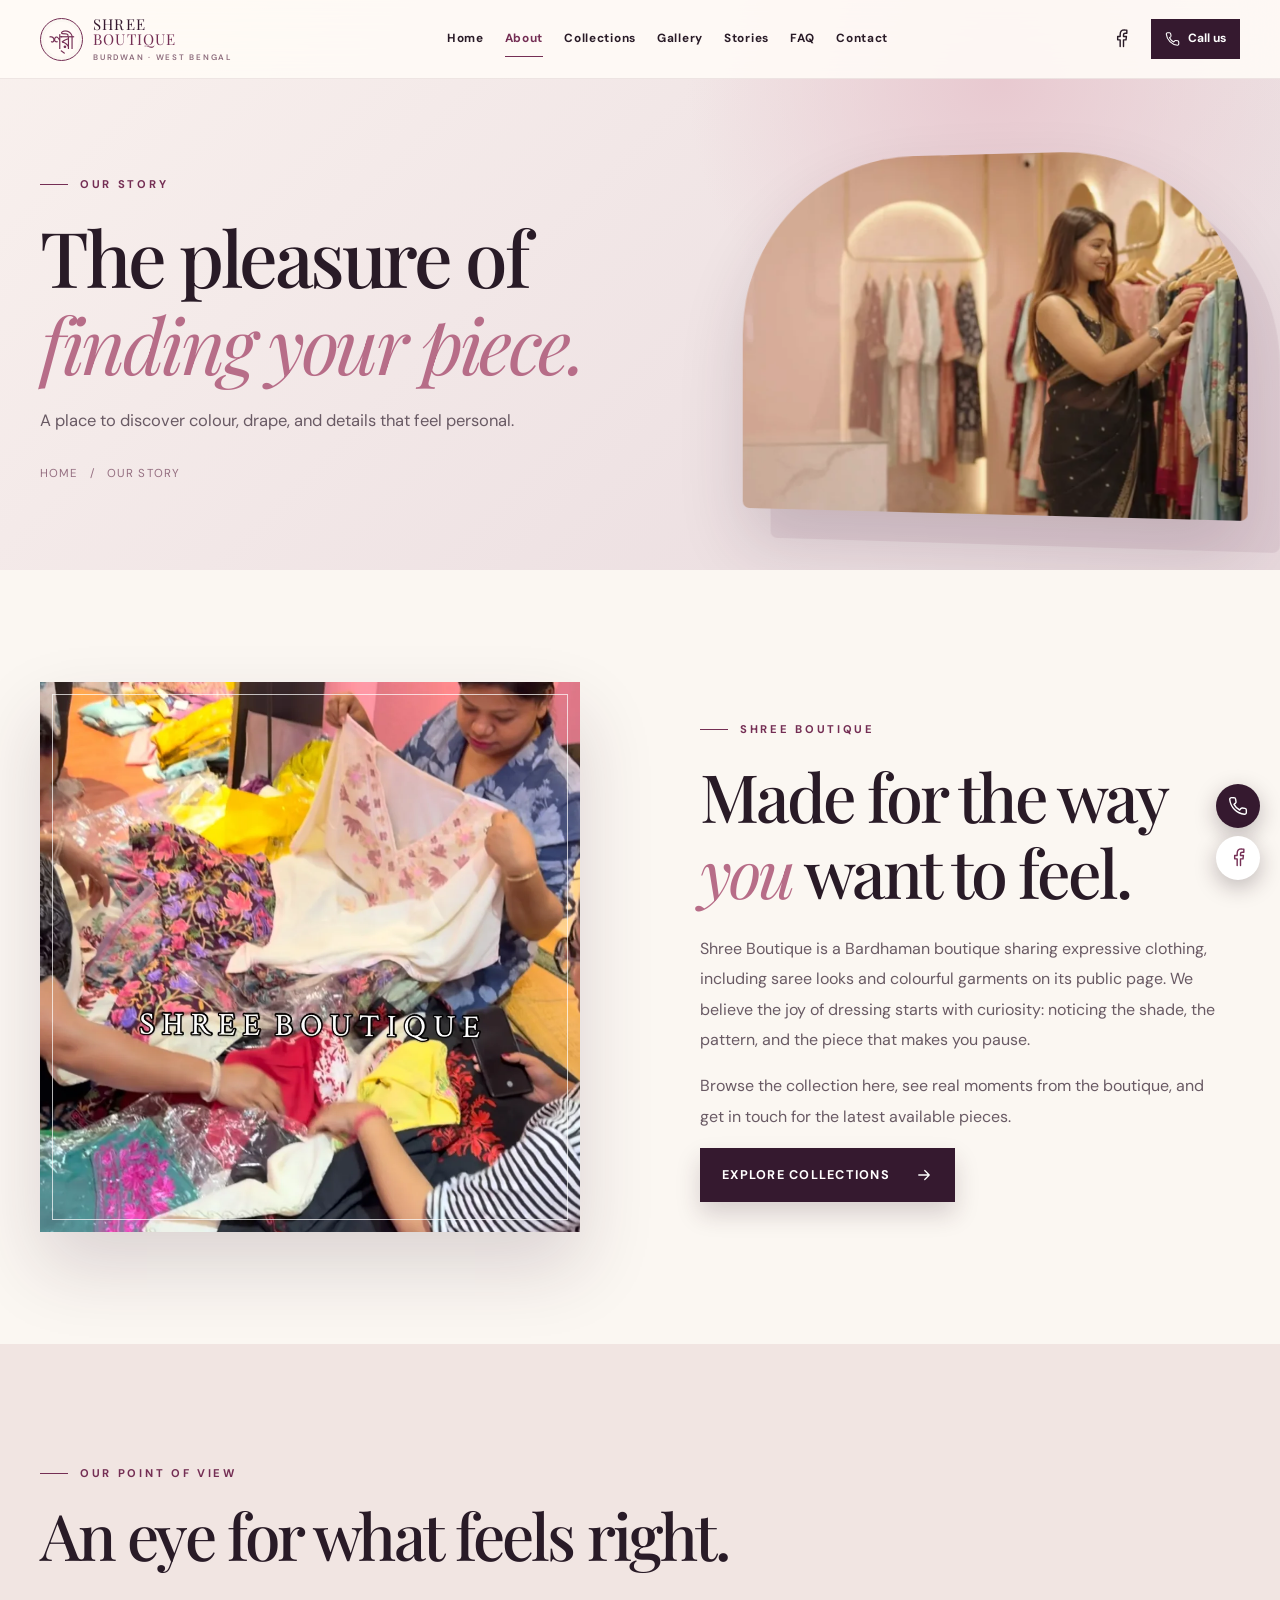
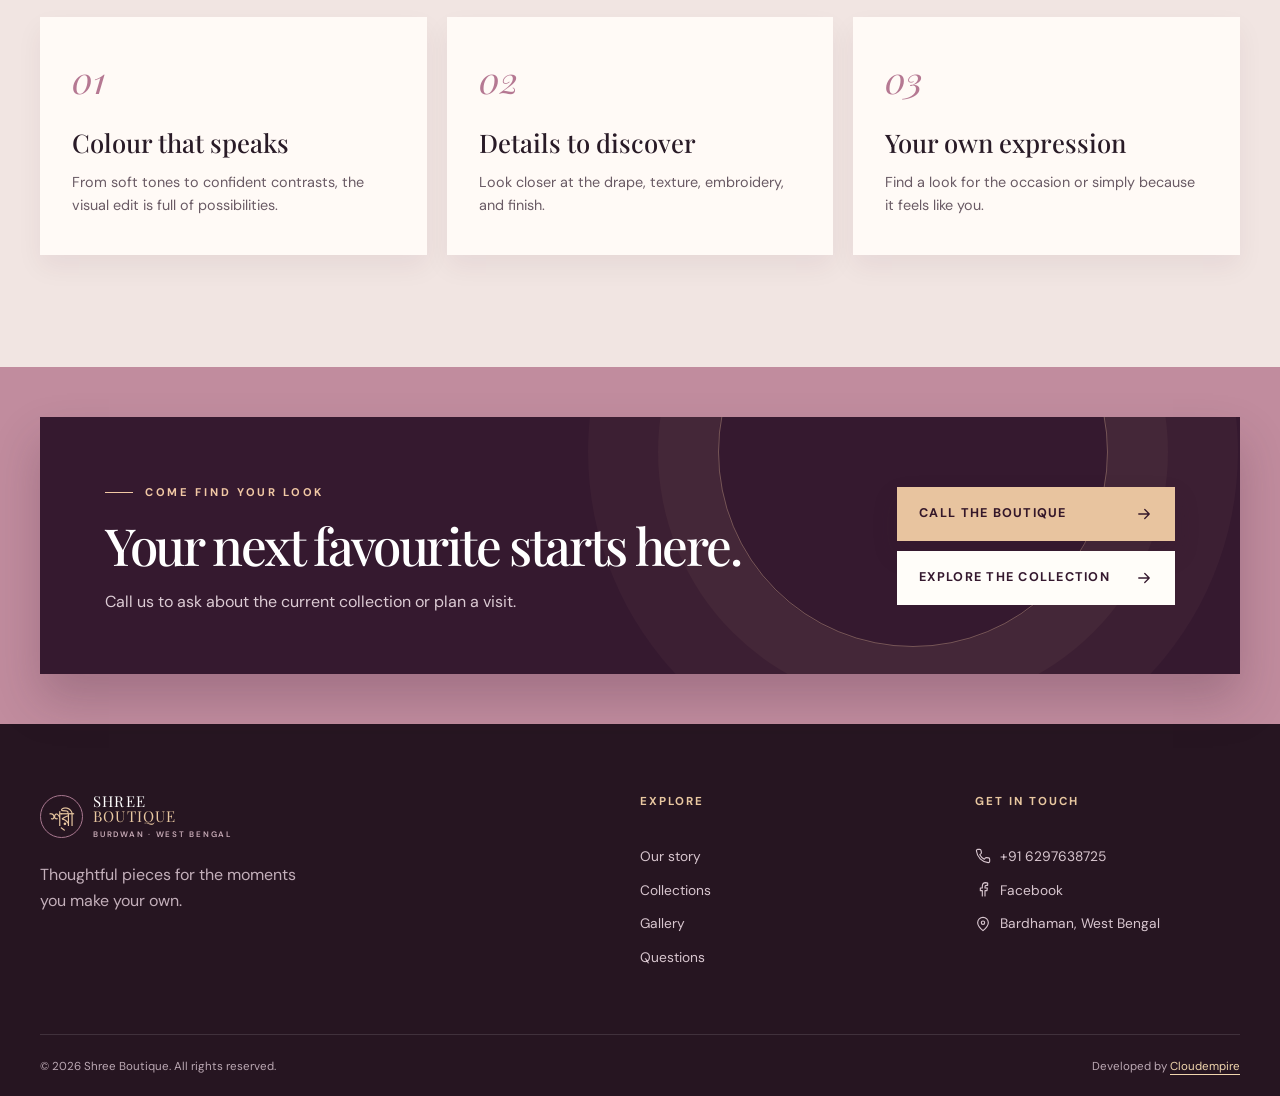
==== about.html @ 3692b25d "Build Shree Boutique multi-page website" ====
<!doctype html><html lang="en"><head><meta charset="utf-8"><meta name="viewport" content="width=device-width,initial-scale=1"><meta name="theme-color" content="#2a1525"><title>About Shree Boutique | Boutique in Bardhaman</title><meta name="description" content="Learn about Shree Boutique’s colourful, detail-focused fashion edit in Bardhaman, West Bengal."><link rel="canonical" href="https://cloudempiretech.github.io/ShreeBoutique/about.html"><meta property="og:type" content="website"><meta property="og:title" content="About Shree Boutique | Boutique in Bardhaman"><meta property="og:description" content="Learn about Shree Boutique’s colourful, detail-focused fashion edit in Bardhaman, West Bengal."><meta property="og:url" content="https://cloudempiretech.github.io/ShreeBoutique/about.html"><meta property="og:image" content="https://cloudempiretech.github.io/ShreeBoutique/assets/hero-poster.webp"><meta name="twitter:card" content="summary_large_image"><link rel="icon" href="assets/favicon.svg" type="image/svg+xml"><link rel="preconnect" href="https://fonts.googleapis.com"><link rel="preconnect" href="https://fonts.gstatic.com" crossorigin><link href="https://fonts.googleapis.com/css2?family=DM+Sans:wght@400;500;600;700&family=Playfair+Display:ital,wght@0,400;0,500;0,600;1,400;1,500&display=swap" rel="stylesheet"><link rel="stylesheet" href="styles.css"><script type="application/ld+json">{"@context": "https://schema.org", "@type": "ClothingStore", "name": "Shree Boutique", "url": "https://cloudempiretech.github.io/ShreeBoutique/", "image": "https://cloudempiretech.github.io/ShreeBoutique/assets/hero-poster.webp", "telephone": "+916297638725", "areaServed": {"@type": "City", "name": "Bardhaman"}, "sameAs": ["https://www.facebook.com/Higbgboutique/"]}</script><script defer src="script.js"></script></head><body data-page="about"><a class="skip-link" href="#main">Skip to content</a><header class="site-header" id="top"><div class="nav-wrap shell">
      <a class="brand" href="index.html" aria-label="Shree Boutique home"><span class="brand-mark">শ্রী</span><span class="brand-type">SHREE <em>BOUTIQUE</em><small>BURDWAN · WEST BENGAL</small></span></a>
      <nav class="desktop-nav" aria-label="Main navigation"><a href="index.html" class="" >Home</a><a href="about.html" class="active" aria-current=page>About</a><a href="collections.html" class="" >Collections</a><a href="gallery.html" class="" >Gallery</a><a href="testimonials.html" class="" >Stories</a><a href="faq.html" class="" >FAQ</a><a href="contact.html" class="" >Contact</a></nav>
      <div class="header-actions"><a class="icon-link" href="https://www.facebook.com/Higbgboutique/" target="_blank" rel="noopener noreferrer" aria-label="Shree Boutique on Facebook"><svg viewBox="0 0 24 24" aria-hidden="true" fill="none" stroke="currentColor" stroke-width="1.7" stroke-linecap="round" stroke-linejoin="round"><path d="M15 21v-8h3l.5-4H15V7c0-1.1.4-2 2-2h2V1.5A23 23 0 0 0 16.1 1C13 1 11 2.9 11 6.5V9H8v4h3v8"/></svg></a><a class="header-call" href="tel:+916297638725"><svg viewBox="0 0 24 24" aria-hidden="true" fill="none" stroke="currentColor" stroke-width="1.7" stroke-linecap="round" stroke-linejoin="round"><path d="M22 16.9v3a2 2 0 0 1-2.2 2A19.8 19.8 0 0 1 2.1 4.2 2 2 0 0 1 4.1 2h3a2 2 0 0 1 2 1.7l.5 3a2 2 0 0 1-.6 1.8L7.2 10a16 16 0 0 0 6.8 6.8l1.5-1.8a2 2 0 0 1 1.8-.6l3 .5a2 2 0 0 1 1.7 2Z"/></svg><span>Call us</span></a><button class="menu-toggle" type="button" aria-expanded="false" aria-controls="mobile-nav" aria-label="Open menu"><svg viewBox="0 0 24 24" aria-hidden="true" fill="none" stroke="currentColor" stroke-width="1.7" stroke-linecap="round" stroke-linejoin="round"><path d="M4 7h16M4 12h16M4 17h16"/></svg></button></div>
    </div><nav class="mobile-nav" id="mobile-nav" aria-label="Mobile navigation"><a href="index.html" class="" >Home</a><a href="about.html" class="active" aria-current=page>About</a><a href="collections.html" class="" >Collections</a><a href="gallery.html" class="" >Gallery</a><a href="testimonials.html" class="" >Stories</a><a href="faq.html" class="" >FAQ</a><a href="contact.html" class="" >Contact</a><div class="mobile-nav-actions"><a href="tel:+916297638725"><svg viewBox="0 0 24 24" aria-hidden="true" fill="none" stroke="currentColor" stroke-width="1.7" stroke-linecap="round" stroke-linejoin="round"><path d="M22 16.9v3a2 2 0 0 1-2.2 2A19.8 19.8 0 0 1 2.1 4.2 2 2 0 0 1 4.1 2h3a2 2 0 0 1 2 1.7l.5 3a2 2 0 0 1-.6 1.8L7.2 10a16 16 0 0 0 6.8 6.8l1.5-1.8a2 2 0 0 1 1.8-.6l3 .5a2 2 0 0 1 1.7 2Z"/></svg> Call</a><a href="https://www.facebook.com/Higbgboutique/" target="_blank" rel="noopener noreferrer"><svg viewBox="0 0 24 24" aria-hidden="true" fill="none" stroke="currentColor" stroke-width="1.7" stroke-linecap="round" stroke-linejoin="round"><path d="M15 21v-8h3l.5-4H15V7c0-1.1.4-2 2-2h2V1.5A23 23 0 0 0 16.1 1C13 1 11 2.9 11 6.5V9H8v4h3v8"/></svg> Facebook</a></div></nav></header><main id="main"><section class="inner-hero"><div class="shell inner-hero-grid"><div class="inner-hero-copy reveal"><span class="eyebrow"><span class="eyebrow-line"></span>OUR STORY</span><h1>The pleasure of <em>finding your piece.</em></h1><p>A place to discover colour, drape, and details that feel personal.</p><div class="breadcrumb"><a href="index.html">Home</a><span>/</span><span>OUR STORY</span></div></div><div class="inner-hero-media depth-card" data-parallax=".08"><img class="cover-image" src="assets/boutique-story.webp" alt="A place to discover colour, drape, and details that feel personal." loading="lazy" decoding="async"></div></div></section><section class="section-pad"><div class="shell split-story"><div class="story-image depth-card reveal"><img class="" src="assets/facebook-selection.webp" alt="A selection of garments being viewed at Shree Boutique in a Facebook video" loading="lazy" decoding="async"></div><div class="story-copy"><span class="eyebrow"><span class="eyebrow-line"></span>SHREE BOUTIQUE</span><h2 class="reveal">Made for the way <em>you</em> want to feel.</h2><p class="reveal">Shree Boutique is a Bardhaman boutique sharing expressive clothing, including saree looks and colourful garments on its public page. We believe the joy of dressing starts with curiosity: noticing the shade, the pattern, and the piece that makes you pause.</p><p class="reveal">Browse the collection here, see real moments from the boutique, and get in touch for the latest available pieces.</p><a class="button button-primary" href="collections.html"><span>Explore collections</span><svg viewBox="0 0 24 24" aria-hidden="true" fill="none" stroke="currentColor" stroke-width="1.7" stroke-linecap="round" stroke-linejoin="round"><path d="M5 12h14m-6-6 6 6-6 6"/></svg></a></div></div></section><section class="values-section section-pad"><div class="shell"><div class="section-intro reveal "><span class="eyebrow"><span class="eyebrow-line"></span>OUR POINT OF VIEW</span><h2>An eye for what feels right.</h2></div><div class="values-grid"><article class="value-card reveal"><span>01</span><h3>Colour that speaks</h3><p>From soft tones to confident contrasts, the visual edit is full of possibilities.</p></article><article class="value-card reveal"><span>02</span><h3>Details to discover</h3><p>Look closer at the drape, texture, embroidery, and finish.</p></article><article class="value-card reveal"><span>03</span><h3>Your own expression</h3><p>Find a look for the occasion or simply because it feels like you.</p></article></div></div></section><section class="cta-band"><div class="shell cta-inner reveal"><span class="cta-glow" aria-hidden="true"></span><div><span class="eyebrow"><span class="eyebrow-line"></span>COME FIND YOUR LOOK</span><h2>Your next favourite starts here.</h2><p>Call us to ask about the current collection or plan a visit.</p></div><div class="cta-actions"><a class="button button-primary" href="tel:+916297638725"><span>Call the boutique</span><svg viewBox="0 0 24 24" aria-hidden="true" fill="none" stroke="currentColor" stroke-width="1.7" stroke-linecap="round" stroke-linejoin="round"><path d="M5 12h14m-6-6 6 6-6 6"/></svg></a><a class="button button-light" href="collections.html"><span>Explore the collection</span><svg viewBox="0 0 24 24" aria-hidden="true" fill="none" stroke="currentColor" stroke-width="1.7" stroke-linecap="round" stroke-linejoin="round"><path d="M5 12h14m-6-6 6 6-6 6"/></svg></a></div></div></section></main><footer class="site-footer"><div class="shell footer-top"><div><a class="brand brand-footer" href="index.html"><span class="brand-mark">শ্রী</span><span class="brand-type">SHREE <em>BOUTIQUE</em><small>BURDWAN · WEST BENGAL</small></span></a><p>Thoughtful pieces for the moments you make your own.</p></div><div><h2>Explore</h2><a href="about.html">Our story</a><a href="collections.html">Collections</a><a href="gallery.html">Gallery</a><a href="faq.html">Questions</a></div><div><h2>Get in touch</h2><a href="tel:+916297638725"><svg viewBox="0 0 24 24" aria-hidden="true" fill="none" stroke="currentColor" stroke-width="1.7" stroke-linecap="round" stroke-linejoin="round"><path d="M22 16.9v3a2 2 0 0 1-2.2 2A19.8 19.8 0 0 1 2.1 4.2 2 2 0 0 1 4.1 2h3a2 2 0 0 1 2 1.7l.5 3a2 2 0 0 1-.6 1.8L7.2 10a16 16 0 0 0 6.8 6.8l1.5-1.8a2 2 0 0 1 1.8-.6l3 .5a2 2 0 0 1 1.7 2Z"/></svg> +91 6297638725</a><a href="https://www.facebook.com/Higbgboutique/" target="_blank" rel="noopener noreferrer"><svg viewBox="0 0 24 24" aria-hidden="true" fill="none" stroke="currentColor" stroke-width="1.7" stroke-linecap="round" stroke-linejoin="round"><path d="M15 21v-8h3l.5-4H15V7c0-1.1.4-2 2-2h2V1.5A23 23 0 0 0 16.1 1C13 1 11 2.9 11 6.5V9H8v4h3v8"/></svg> Facebook</a><a href="contact.html"><svg viewBox="0 0 24 24" aria-hidden="true" fill="none" stroke="currentColor" stroke-width="1.7" stroke-linecap="round" stroke-linejoin="round"><path d="M20 10c0 5-8 12-8 12S4 15 4 10a8 8 0 1 1 16 0Z"/><circle cx="12" cy="10" r="2.5"/></svg> Bardhaman, West Bengal</a></div></div><div class="shell footer-bottom"><span>© 2026 Shree Boutique. All rights reserved.</span><span>Developed by <a href="https://cloudempire.tech/" target="_blank" rel="noopener noreferrer">Cloudempire</a></span></div></footer><div class="float-actions"><a href="tel:+916297638725" aria-label="Call Shree Boutique"><svg viewBox="0 0 24 24" aria-hidden="true" fill="none" stroke="currentColor" stroke-width="1.7" stroke-linecap="round" stroke-linejoin="round"><path d="M22 16.9v3a2 2 0 0 1-2.2 2A19.8 19.8 0 0 1 2.1 4.2 2 2 0 0 1 4.1 2h3a2 2 0 0 1 2 1.7l.5 3a2 2 0 0 1-.6 1.8L7.2 10a16 16 0 0 0 6.8 6.8l1.5-1.8a2 2 0 0 1 1.8-.6l3 .5a2 2 0 0 1 1.7 2Z"/></svg></a><a href="https://www.facebook.com/Higbgboutique/" target="_blank" rel="noopener noreferrer" aria-label="Visit Shree Boutique on Facebook"><svg viewBox="0 0 24 24" aria-hidden="true" fill="none" stroke="currentColor" stroke-width="1.7" stroke-linecap="round" stroke-linejoin="round"><path d="M15 21v-8h3l.5-4H15V7c0-1.1.4-2 2-2h2V1.5A23 23 0 0 0 16.1 1C13 1 11 2.9 11 6.5V9H8v4h3v8"/></svg></a></div></body></html>
---- styles.css ----
:root{--ink:#291b27;--plum:#35192f;--wine:#742e54;--rose:#b76d88;--blush:#f4e5e7;--cream:#fbf7f2;--warm:#ebddcf;--gold:#d7a86e;--white:#fffdf9;--sans:'DM Sans',Arial,sans-serif;--serif:'Playfair Display',Georgia,serif;--shadow:0 35px 70px rgba(53,25,47,.16);scroll-behavior:smooth}
*{box-sizing:border-box}html{scroll-padding-top:84px}body{margin:0;background:var(--cream);color:var(--ink);font-family:var(--sans);line-height:1.65;overflow-x:hidden}body.menu-open{overflow:hidden}::selection{background:#d7a86e;color:#27121e}a{color:inherit;text-decoration:none}button,input,select,textarea{font:inherit}button{cursor:pointer}img,video{display:block;max-width:100%}svg{width:20px;height:20px;flex:none}h1,h2,h3,p{margin-top:0}h1,h2,h3{line-height:1.13}h1,h2{font-family:var(--serif);font-weight:500;letter-spacing:-.045em}h1 em,h2 em{font-weight:400;color:var(--rose)}p{color:#695a64}.shell{width:min(100% - 64px,1200px);margin-inline:auto}.section-pad{padding:112px 0}.skip-link{position:fixed;z-index:1000;top:-80px;left:16px;padding:10px 16px;background:white;color:#111}.skip-link:focus{top:12px}:focus-visible{outline:3px solid var(--gold);outline-offset:4px}.eyebrow{display:inline-flex;align-items:center;gap:12px;color:var(--wine);font-size:.7rem;font-weight:700;letter-spacing:.24em;line-height:1.4;text-transform:uppercase}.eyebrow-line{width:28px;height:1px;background:currentColor}.button{display:inline-flex;align-items:center;justify-content:space-between;gap:25px;border:1px solid transparent;padding:15px 21px;min-height:54px;font-size:.79rem;font-weight:700;letter-spacing:.1em;text-transform:uppercase;transition:transform .35s,box-shadow .35s,background .35s,color .35s;position:relative;overflow:hidden}.button svg{width:18px;transition:transform .35s}.button:hover{transform:translateY(-4px);box-shadow:0 14px 30px rgba(36,18,29,.17)}.button:hover svg{transform:translateX(5px)}.button-primary{background:var(--plum);color:white;box-shadow:0 12px 25px rgba(53,25,47,.18)}.button-primary:hover{background:var(--wine)}.button-outline{border-color:rgba(255,255,255,.65);color:white;backdrop-filter:blur(9px);background:rgba(255,255,255,.08)}.button-outline:hover{background:white;color:var(--plum)}.button-light{background:var(--white);color:var(--plum)}.button-text{padding:11px 0;border-bottom:1px solid var(--wine);min-height:0;color:var(--wine)}.button-text:hover{box-shadow:none}.site-header{position:fixed;inset:0 0 auto;z-index:100;background:rgba(255,251,247,.9);border-bottom:1px solid rgba(94,50,72,.1);backdrop-filter:blur(18px);transition:background .35s,box-shadow .35s}.site-header.scrolled{box-shadow:0 10px 36px rgba(45,22,40,.08)}.nav-wrap{min-height:78px;display:flex;align-items:center;justify-content:space-between;gap:28px}.brand{display:inline-flex;align-items:center;gap:10px;flex:none;line-height:1;color:var(--plum)}.brand-mark{display:grid;place-items:center;width:43px;height:43px;border:1px solid var(--wine);border-radius:50%;font-family:var(--serif);font-size:23px;color:var(--wine);box-shadow:inset 0 0 0 3px var(--cream)}.brand-type{display:flex;flex-direction:column;font-family:var(--serif);font-size:15px;letter-spacing:.08em;white-space:nowrap}.brand-type em{font-style:normal;color:var(--wine)}.brand-type small{margin-top:5px;font:600 8px var(--sans);letter-spacing:.22em;color:#8d6c7c}.desktop-nav{display:flex;align-items:center;gap:21px}.desktop-nav a{font-size:.74rem;font-weight:700;letter-spacing:.06em;position:relative;white-space:nowrap;transition:color .3s}.desktop-nav a:after{content:'';position:absolute;left:0;right:100%;bottom:-8px;height:1px;background:var(--wine);transition:right .3s}.desktop-nav a:hover,.desktop-nav a.active{color:var(--wine)}.desktop-nav a:hover:after,.desktop-nav a.active:after{right:0}.header-actions{display:flex;align-items:center;gap:12px}.icon-link,.header-call,.menu-toggle{display:inline-grid;place-items:center;min-width:36px;min-height:36px}.icon-link:hover{color:var(--wine);transform:translateY(-2px)}.header-call{display:flex;gap:8px;padding:10px 14px;background:var(--plum);color:white;font-size:.75rem;font-weight:700;white-space:nowrap}.header-call svg{width:15px}.header-call:hover{background:var(--wine)}.menu-toggle{display:none;border:0;background:transparent;color:var(--plum)}.mobile-nav{display:none}.site-footer{background:#261521;color:#f8ecec;padding:70px 0 20px}.footer-top{display:grid;grid-template-columns:2fr 1fr 1fr;gap:70px;padding-bottom:65px}.brand-footer{color:#fff}.brand-footer .brand-mark{color:#e9c8a1;border-color:#a97890;box-shadow:inset 0 0 0 3px #261521}.brand-footer .brand-type em{color:#e9c8a1}.brand-footer .brand-type small{color:#c7aab6}.footer-top p{max-width:270px;color:#c3afba;margin:23px 0 0}.footer-top h2{font:700 .72rem var(--sans);letter-spacing:.17em;text-transform:uppercase;color:#e9c8a1;margin-bottom:25px}.footer-top>div:not(:first-child){display:flex;flex-direction:column;align-items:flex-start;gap:11px}.footer-top a:not(.brand){display:inline-flex;align-items:center;gap:9px;color:#d8c6cf;font-size:.86rem;transition:color .2s,transform .2s}.footer-top a:hover{color:#fff;transform:translateX(3px)}.footer-top svg{width:16px}.footer-bottom{border-top:1px solid rgba(255,255,255,.12);padding-top:22px;display:flex;justify-content:space-between;gap:20px;color:#bba8b3;font-size:.72rem}.footer-bottom a{color:#f0d5ad;border-bottom:1px solid currentColor}.float-actions{position:fixed;right:20px;bottom:20px;z-index:90;display:flex;flex-direction:column;gap:8px}.float-actions a{display:grid;place-items:center;width:44px;height:44px;border-radius:50%;background:var(--plum);color:#fff;box-shadow:0 7px 22px rgba(38,21,33,.28);transition:transform .3s,background .3s}.float-actions a:hover{transform:translateY(-4px) scale(1.05);background:var(--wine)}.float-actions a:last-child{background:#fff;color:var(--wine)}
.home-hero{min-height:min(800px,100svh);height:max(700px,100svh);position:relative;background:#4c273e;overflow:hidden;color:white;display:flex;align-items:center;padding-top:78px}.hero-video,.hero-still,.hero-shade{position:absolute;inset:0;width:100%;height:100%}.hero-video{object-fit:cover;object-position:center 44%}.hero-still{background:url('assets/hero-poster.webp') center 44%/cover;display:none}.hero-shade{background:linear-gradient(90deg,rgba(26,12,24,.85) 0%,rgba(26,12,24,.63) 39%,rgba(26,12,24,.09) 80%),linear-gradient(0deg,rgba(32,13,29,.55),transparent 35%)}.hero-content{position:relative;z-index:2;width:min(100% - 64px,1200px);padding:80px 0 92px}.hero-text{max-width:655px}.hero-kicker{display:block;font-size:.74rem;font-weight:700;letter-spacing:.27em;color:#f2cda2;animation:heroUp .8s .25s both}.home-hero h1{font-size:clamp(4.7rem,8.4vw,8.1rem);line-height:.99;margin:25px 0 28px;text-wrap:balance;animation:heroUp .9s .4s both}.home-hero h1 em{color:#f1cbac}.hero-text p{max-width:500px;color:#f4eaf0;font-size:1.02rem;line-height:1.8;animation:heroUp .9s .55s both}.hero-buttons{display:flex;flex-wrap:wrap;gap:12px;margin-top:32px;animation:heroUp .9s .7s both}.hero-buttons .button-primary{background:#f2d2b1;color:#3a1d31}.hero-buttons .button-primary:hover{background:#fff}.hero-caption{display:flex;align-items:center;gap:15px;position:absolute;bottom:38px;right:0;font-size:.66rem;line-height:1.6;text-transform:uppercase;letter-spacing:.16em;color:#f3dfdd;animation:heroUp .9s 1s both}.caption-line{width:50px;height:1px;background:#f0c69b}.scroll-cue{position:absolute;bottom:38px;left:max(32px,calc((100vw - 1200px)/2));z-index:2;display:flex;align-items:center;gap:13px;font-size:.6rem;letter-spacing:.2em;color:#fff}.scroll-cue span{width:24px;height:38px;border:1px solid #fff;border-radius:20px;position:relative}.scroll-cue span:after{content:'';position:absolute;top:8px;left:10px;width:2px;height:7px;border-radius:2px;background:#fff;animation:scrollPulse 1.7s infinite}.hero-orbit{position:absolute;z-index:1;pointer-events:none;border:1px solid rgba(251,221,191,.3);border-radius:50%;transform:rotate(-18deg)}.orbit-a{width:580px;height:240px;right:-150px;top:25%;box-shadow:0 0 30px rgba(251,221,191,.1)}.orbit-b{width:460px;height:460px;right:-170px;bottom:-230px;border-color:rgba(251,221,191,.19)}.intro-screen{position:fixed;z-index:999;inset:0;display:flex;flex-direction:column;align-items:center;justify-content:center;gap:14px;background:#30172a;color:#edd0b1;pointer-events:none;animation:introExit .8s 1.1s forwards}.intro-screen .intro-emblem{font-family:var(--serif);font-size:6rem;line-height:1;animation:introIn .6s both}.intro-screen span:last-child{font-size:.7rem;letter-spacing:.32em;animation:introIn .6s .16s both}
.intro-grid,.feature-grid,.proof-grid,.split-story,.product-grid,.community-grid,.faq-layout,.contact-layout{display:grid;grid-template-columns:1fr 1fr;align-items:center;gap:9%}.intro-visual{position:relative;width:86%;margin:0 auto;aspect-ratio:4/5;padding:30px 45px 0 15px;transform-style:preserve-3d}.arch-back{position:absolute;inset:2% 0 6% 18%;border-radius:230px 230px 18px 18px;background:#ead3d6;box-shadow:var(--shadow)}.portrait-image{position:relative;width:100%;height:100%;object-fit:cover;object-position:50% 20%;border-radius:220px 220px 12px 12px;box-shadow:var(--shadow);transition:transform .6s}.intro-visual:hover .portrait-image{transform:translateY(-8px) rotate(-1deg)}.float-stamp{position:absolute;right:-25px;bottom:10%;width:112px;height:112px;border-radius:50%;display:flex;align-items:center;justify-content:center;text-align:center;background:#ac6b7e;color:white;font-family:var(--serif);font-size:.72rem;letter-spacing:.16em;line-height:1.3;transform:rotate(11deg) translateZ(40px);box-shadow:0 15px 30px rgba(65,26,47,.24)}.float-stamp b{position:absolute;bottom:20px;font-weight:400;font-size:1.1rem}.intro-copy h2,.feature-copy h2,.story-copy h2,.product-grid h2,.community-grid h2,.faq-layout h2,.contact-info h2,.social-proof h2{font-size:clamp(3.2rem,5.2vw,5.3rem);margin:20px 0 25px}.intro-copy p,.feature-copy p,.story-copy p,.product-grid p,.community-grid p,.faq-layout p,.contact-info p{max-width:530px;font-size:1rem;line-height:1.9}.intro-copy .button{margin-top:15px}.collections-preview{background:#f1e6e3;position:relative}.collections-preview:before{content:'';position:absolute;width:380px;height:380px;border-radius:50%;background:#f8efea;filter:blur(20px);top:-150px;right:3%}.section-intro{max-width:690px;margin-bottom:45px;position:relative}.section-intro.center{text-align:center;margin-inline:auto}.section-intro h2{font-size:clamp(3rem,5vw,5rem);margin:17px 0}.section-intro p{font-size:1rem}.card-grid{display:grid;grid-template-columns:repeat(2,1fr);gap:28px}.collection-card{background:#fff;box-shadow:0 18px 38px rgba(55,28,45,.08);overflow:hidden;display:block;transform-style:preserve-3d;transition:transform .4s,box-shadow .4s}.collection-card:hover{transform:translateY(-10px) rotateX(2deg);box-shadow:0 30px 60px rgba(55,28,45,.17)}.card-image{height:350px;overflow:hidden;position:relative;background:#d7b6bf}.card-image img{width:100%;height:100%;object-fit:cover;object-position:center 28%;transition:transform .9s}.collection-card:first-child .card-image img{object-position:center 35%}.collection-card:hover .card-image img{transform:scale(1.08)}.card-shine{position:absolute;inset:0;background:linear-gradient(110deg,transparent 25%,rgba(255,255,255,.18) 48%,transparent 70%);transform:translateX(-140%);transition:transform .7s}.collection-card:hover .card-shine{transform:translateX(140%)}.card-content{padding:27px 30px 32px;position:relative}.card-content>span{font-size:.65rem;letter-spacing:.2em;color:var(--wine);font-weight:700}.card-content h3{font:500 2rem var(--serif);margin:10px 0}.card-content p{max-width:430px;font-size:.9rem;margin:0}.card-content i{position:absolute;right:30px;bottom:32px;color:var(--wine)}.section-link{text-align:center;margin-top:35px}.feature-section{background:var(--plum);color:white;overflow:hidden}.feature-copy{padding:40px 0}.feature-copy .eyebrow,.feature-copy h2 em{color:#e6bc9c}.feature-copy p{color:#dfcdd5}.feature-visual{height:500px;position:relative;perspective:1000px}.feature-frame{position:absolute;overflow:hidden;border:9px solid rgba(255,248,241,.9);box-shadow:0 30px 60px rgba(0,0,0,.27);transition:transform .5s}.feature-frame img{width:100%;height:100%;object-fit:cover;transition:transform .8s}.feature-frame:hover img{transform:scale(1.08)}.frame-one{width:65%;height:68%;top:0;right:0;transform:rotate(7deg) translateZ(20px)}.frame-two{width:67%;height:60%;bottom:0;left:0;transform:rotate(-7deg) translateZ(45px)}.frame-one:hover{transform:rotate(3deg) translateY(-8px)}.frame-two:hover{transform:rotate(-3deg) translateY(-8px)}.feature-ring{position:absolute;inset:10% -15% auto auto;width:320px;height:320px;border-radius:50%;border:1px solid rgba(245,202,161,.4);pointer-events:none}.social-proof{background:#fffaf6}.social-proof p{max-width:430px}.proof-numbers{display:grid;grid-template-columns:1fr 1fr;gap:20px;padding:45px;background:linear-gradient(145deg,#f2dfdf,#fbf5f1);border:1px solid #e8d2d4;box-shadow:var(--shadow);transform:perspective(900px) rotateY(-4deg)}.proof-numbers strong{display:block;font:500 clamp(2.6rem,5vw,4.5rem) var(--serif);color:var(--wine);line-height:1.1}.proof-numbers span{display:block;font-size:.8rem;color:#604656}.proof-numbers small{grid-column:1/-1;color:#8b737f;font-size:.68rem}.cta-band{padding:50px 0;background:#c18c9e}.cta-inner{position:relative;overflow:hidden;background:var(--plum);color:white;padding:58px 65px;display:flex;align-items:center;justify-content:space-between;gap:25px;box-shadow:0 25px 45px rgba(53,25,47,.23)}.cta-glow{position:absolute;width:390px;height:390px;right:11%;top:-160px;border-radius:50%;border:1px solid rgba(239,200,162,.35);box-shadow:0 0 0 60px rgba(239,200,162,.045),0 0 0 130px rgba(239,200,162,.035);pointer-events:none}.cta-inner>div{position:relative}.cta-inner .eyebrow{color:#f2c9a5}.cta-inner h2{font-size:clamp(2.6rem,4vw,4rem);max-width:650px;margin:15px 0}.cta-inner p{color:#dccbd4;margin:0}.cta-actions{display:flex;flex-direction:column;gap:10px;min-width:245px}.cta-actions .button-primary{background:#e8c49f;color:#341729}
.inner-hero{padding:145px 0 65px;background:radial-gradient(circle at 78% 14%,#e8c9d0 0,transparent 28%),linear-gradient(135deg,#f9f1ee,#e8d9dd);overflow:hidden}.inner-hero-grid{min-height:360px;display:grid;grid-template-columns:1.1fr .9fr;align-items:center;gap:6%}.inner-hero-copy h1{font-size:clamp(3.8rem,6vw,6.8rem);margin:20px 0}.inner-hero-copy p{max-width:570px;font-size:1.03rem}.breadcrumb{display:flex;gap:11px;align-items:center;color:#956f81;font-size:.72rem;text-transform:uppercase;letter-spacing:.1em;margin-top:30px}.breadcrumb a:hover{color:var(--wine)}.inner-hero-media{height:360px;position:relative;transform:perspective(850px) rotateY(-7deg);box-shadow:30px 30px 0 rgba(106,45,76,.09),var(--shadow);overflow:hidden;border-radius:180px 180px 7px 7px}.inner-hero-media img{width:100%;height:100%;object-fit:cover;object-position:center 27%;transition:transform .8s}.inner-hero-media:hover img{transform:scale(1.07)}.inner-hero-ornament{height:350px;position:relative}.orb{position:absolute;border-radius:50%;box-shadow:inset -30px -30px 50px rgba(91,34,67,.22),25px 30px 40px rgba(91,34,67,.2)}.orb-one{width:290px;height:290px;background:radial-gradient(circle at 30% 25%,#ffedf0,#ca879f 45%,#6f3055 100%);left:18%;top:1%;animation:float 6s ease-in-out infinite}.orb-two{width:150px;height:150px;background:radial-gradient(circle at 28% 25%,#fff9ef,#d9ad7d 40%,#85455b 100%);right:12%;bottom:0;animation:float 7s ease-in-out -2s infinite}.split-story{gap:10%}.story-image{height:550px;position:relative;overflow:hidden;box-shadow:var(--shadow);transform:perspective(900px) rotateY(5deg)}.story-image:after{content:'';position:absolute;inset:12px;border:1px solid rgba(255,255,255,.7);pointer-events:none}.story-image img{height:100%;width:100%;object-fit:cover;object-position:center 40%}.values-section{background:#f1e5e2}.values-grid{display:grid;grid-template-columns:repeat(3,1fr);gap:20px}.value-card{background:#fffaf6;padding:37px 32px;box-shadow:0 12px 25px rgba(60,25,45,.06);transition:transform .35s,box-shadow .35s}.value-card:hover{transform:translateY(-8px);box-shadow:var(--shadow)}.value-card span{font:italic 2.3rem var(--serif);color:#b57892}.value-card h3{font:500 1.6rem var(--serif);margin:22px 0 12px}.value-card p{font-size:.9rem;margin:0}
.collection-tabs{display:flex;border-bottom:1px solid #d6bdc6;gap:7px;margin-top:40px}.collection-tabs button{flex:1;border:0;background:transparent;padding:20px 24px;color:#846472;text-align:left;font:500 clamp(1.3rem,2.3vw,2rem) var(--serif);position:relative;transition:color .25s,background .25s}.collection-tabs button span{font:700 .65rem var(--sans);vertical-align:top;margin-left:8px}.collection-tabs button:hover,.collection-tabs button[aria-selected=true]{color:var(--wine);background:#f7ecea}.collection-tabs button[aria-selected=true]:after{content:'';height:3px;background:var(--wine);position:absolute;bottom:-1px;left:0;right:0}.tab-panel{padding:38px;background:#fffaf7;box-shadow:0 20px 50px rgba(58,27,45,.08)}.tab-panel[hidden]{display:none}.tab-grid{display:grid;grid-template-columns:.9fr 1.1fr;align-items:center;gap:9%}.tab-copy{padding:40px 20px 40px 30px}.tab-copy h3{font:500 clamp(2.5rem,4.5vw,4.4rem) var(--serif);letter-spacing:-.04em;margin:18px 0}.tab-copy p{max-width:400px}.tab-copy .button{margin-top:20px}.tab-media{height:480px;overflow:hidden;box-shadow:var(--shadow);transform:perspective(900px) rotateY(-3deg)}.tab-media img{width:100%;height:100%;object-fit:cover;object-position:center 25%;transition:transform .7s}.tab-media:hover img{transform:scale(1.06)}.product-grid{align-items:center}.product-actions{display:flex;flex-wrap:wrap;gap:15px;align-items:center;margin-top:25px}.source-link{display:inline-flex;align-items:center;gap:10px;color:var(--wine);font-size:.75rem;margin-top:35px;border-bottom:1px solid currentColor}.source-link svg{width:15px}.product-composition{height:620px;position:relative}.product-main{position:absolute;inset:0 19% 9% 0;box-shadow:var(--shadow);overflow:hidden;border-radius:220px 220px 9px 9px}.product-main img{width:100%;height:100%;object-fit:cover;object-position:center 26%}.product-detail{position:absolute;right:0;bottom:0;width:50%;height:35%;border:8px solid #fff;box-shadow:var(--shadow);transform:rotate(6deg)}.product-detail img{width:100%;height:100%;object-fit:cover}.product-disc{position:absolute;z-index:-1;right:-5%;top:6%;width:280px;height:280px;border-radius:50%;background:#e9cfd3;box-shadow:inset -25px -30px 40px #c48ca0}.mini-gallery{background:#f0e4e1}.mini-gallery-grid{display:grid;grid-template-columns:repeat(3,1fr);gap:18px}.mini-gallery-grid img{width:100%;height:320px;object-fit:cover;box-shadow:0 15px 25px rgba(50,23,40,.12);transition:transform .35s}.mini-gallery-grid img:nth-child(1){object-position:65% center}.mini-gallery-grid img:hover{transform:translateY(-7px)}
.gallery-grid{display:grid;grid-template-columns:repeat(3,1fr);gap:20px}.gallery-item{padding:0;border:0;background:#fff;text-align:left;box-shadow:0 15px 25px rgba(50,23,40,.08);transition:transform .35s,box-shadow .35s}.gallery-item:nth-child(1),.gallery-item:nth-child(4){grid-row:span 2}.gallery-item:hover{transform:translateY(-7px);box-shadow:var(--shadow)}.gallery-img{height:310px;display:block;overflow:hidden}.gallery-item:nth-child(1) .gallery-img,.gallery-item:nth-child(4) .gallery-img{height:calc(620px + 20px + 66px)}.gallery-img img{width:100%;height:100%;object-fit:cover;object-position:center 22%;transition:transform .8s}.gallery-item:hover img{transform:scale(1.08)}.gallery-caption{min-height:66px;padding:19px;display:flex;align-items:center;justify-content:space-between;color:var(--plum);font-size:.75rem;font-weight:700;letter-spacing:.04em}.gallery-caption span{color:var(--wine)}.gallery-sources{display:flex;gap:20px;flex-wrap:wrap;margin-top:35px}.gallery-sources a{display:inline-flex;gap:8px;align-items:center;border-bottom:1px solid var(--wine);color:var(--wine);font-size:.78rem}.gallery-sources svg{width:15px}.lightbox{max-width:min(90vw,850px);max-height:90vh;border:0;padding:18px;background:#fffaf6;box-shadow:0 30px 90px rgba(0,0,0,.35)}.lightbox::backdrop{background:rgba(25,10,22,.86);backdrop-filter:blur(8px)}.lightbox img{max-height:75vh;margin:auto;object-fit:contain}.lightbox p{text-align:center;margin:10px 0 0}.lightbox-close{position:absolute;top:10px;right:10px;border:0;background:var(--plum);color:#fff;width:40px;height:40px;display:grid;place-items:center}.community-grid{align-items:start}.community-cards{display:grid;grid-template-columns:1fr 1fr;gap:17px}.community-card{background:white;box-shadow:var(--shadow);transition:transform .35s}.community-card:hover{transform:translateY(-8px) rotate(1deg)}.community-card img{width:100%;height:320px;object-fit:cover;object-position:top}.community-card span{display:flex;justify-content:space-between;align-items:center;gap:6px;padding:15px;font-size:.77rem;font-weight:700}.community-card b{color:var(--wine)}
.faq-layout{align-items:start}.faq-list{border-top:1px solid #d4bac4}.faq-item{border-bottom:1px solid #d4bac4;padding:5px 0}.faq-item summary{list-style:none;display:flex;align-items:center;justify-content:space-between;gap:15px;padding:22px 0;font-weight:700;cursor:pointer}.faq-item summary::-webkit-details-marker{display:none}.faq-item summary svg{color:var(--wine);transition:transform .25s}.faq-item[open] summary svg{transform:rotate(180deg)}.faq-item p{padding:0 36px 22px 0;margin:0;font-size:.9rem}.contact-layout{align-items:start}.contact-methods{margin-top:40px;border-top:1px solid #dbc8ce}.contact-method{display:flex;align-items:center;gap:17px;padding:19px 0;border-bottom:1px solid #dbc8ce;transition:transform .3s}.contact-method:hover{transform:translateX(5px)}.contact-method>span{width:45px;height:45px;display:grid;place-items:center;background:#ead4d9;color:var(--wine)}.contact-method>div{flex:1}.contact-method small{display:block;font-size:.62rem;letter-spacing:.2em;color:var(--wine)}.contact-method strong{font-size:.85rem}.contact-method>svg{width:16px;color:var(--wine)}.enquiry-card{position:relative;background:#fff;padding:45px;box-shadow:var(--shadow);border-top:5px solid var(--wine);transform:perspective(1000px) rotateY(-2deg)}.form-ornament{position:absolute;right:25px;top:20px;font:3rem var(--serif);color:#e8c4d0}.enquiry-card h3{font:500 2.8rem var(--serif);letter-spacing:-.04em;margin:20px 0}.enquiry-card p{font-size:.88rem}.enquiry-card label{display:block;margin:15px 0 7px;font-size:.68rem;font-weight:700;letter-spacing:.13em;text-transform:uppercase;color:var(--wine)}.enquiry-card input,.enquiry-card select,.enquiry-card textarea{width:100%;border:1px solid #d7c5ca;border-radius:0;background:#fffaf8;padding:12px 14px;color:var(--ink)}.enquiry-card textarea{resize:vertical}.enquiry-card form .button{margin-top:20px;width:100%}.enquiry-card #form-status{min-height:1.3em;color:var(--wine)}.form-next{display:flex;gap:20px;border-top:1px solid #ecdee3;padding-top:18px}.form-next a{display:inline-flex;align-items:center;gap:7px;font-size:.8rem;font-weight:700;color:var(--wine)}.form-next svg{width:16px}
.reveal{opacity:0;transform:translateY(30px);transition:opacity .8s ease,transform .8s cubic-bezier(.2,.7,.2,1)}.reveal.in-view{opacity:1;transform:translateY(0)}.card-grid .reveal:nth-child(2),.values-grid .reveal:nth-child(2),.community-cards .reveal:nth-child(2){transition-delay:.12s}.values-grid .reveal:nth-child(3){transition-delay:.24s}@keyframes heroUp{from{opacity:0;transform:translateY(34px)}to{opacity:1;transform:translateY(0)}}@keyframes float{50%{transform:translateY(-17px)}}@keyframes scrollPulse{50%{transform:translateY(10px);opacity:.4}}@keyframes introIn{from{opacity:0;transform:translateY(15px)}to{opacity:1;transform:translateY(0)}}@keyframes introExit{to{opacity:0;visibility:hidden}}
@media(max-width:1100px){.desktop-nav{gap:12px}.desktop-nav a{font-size:.67rem}.header-actions{gap:3px}.shell{width:min(100% - 44px,1200px)}}
@media(max-width:900px){.desktop-nav,.header-actions .icon-link{display:none}.menu-toggle{display:grid}.mobile-nav{display:flex;position:fixed;top:78px;left:0;right:0;height:calc(100svh - 78px);background:#fffaf7;flex-direction:column;padding:30px max(24px,5vw);gap:0;overflow:auto;transform:translateX(100%);visibility:hidden;transition:transform .35s,visibility .35s;box-shadow:0 20px 30px rgba(0,0,0,.1)}.mobile-nav.open{transform:translateX(0);visibility:visible}.mobile-nav>a{padding:12px 0;border-bottom:1px solid #eadcde;font:500 1.8rem var(--serif)}.mobile-nav>a.active{color:var(--wine)}.mobile-nav-actions{display:flex;gap:10px;margin-top:25px}.mobile-nav-actions a{display:flex;align-items:center;gap:7px;background:var(--plum);color:#fff;padding:12px 18px}.intro-grid,.feature-grid,.proof-grid,.split-story,.product-grid,.community-grid,.faq-layout,.contact-layout{gap:5%}.section-pad{padding:86px 0}.intro-copy h2,.feature-copy h2,.story-copy h2,.product-grid h2,.community-grid h2,.faq-layout h2,.contact-info h2,.social-proof h2{font-size:clamp(2.8rem,5vw,4rem)}.footer-top{gap:30px}.gallery-grid{grid-template-columns:1fr 1fr}.gallery-item:nth-child(1),.gallery-item:nth-child(4){grid-row:auto}.gallery-item:nth-child(1) .gallery-img,.gallery-item:nth-child(4) .gallery-img{height:310px}}
@media(max-width:700px){.shell{width:min(100% - 36px,1200px)}.section-pad{padding:72px 0}.nav-wrap{min-height:70px}.mobile-nav{top:70px;height:calc(100svh - 70px)}.header-call{padding:9px;min-width:38px}.header-call span{display:none}.home-hero{height:auto;min-height:780px;padding-top:70px;align-items:flex-end}.hero-video{object-position:62% center}.hero-still{background-position:62% center}.hero-shade{background:linear-gradient(0deg,rgba(27,11,25,.94) 0,rgba(27,11,25,.72) 42%,rgba(27,11,25,.2) 90%),linear-gradient(90deg,rgba(27,11,25,.15),transparent)}.hero-content{width:min(100% - 36px,1200px);padding:100px 0 110px}.home-hero h1{font-size:clamp(3.7rem,11.8vw,5.5rem);margin:16px 0}.hero-text p{font-size:.91rem;line-height:1.7;max-width:420px}.hero-buttons{gap:10px}.hero-buttons .button{padding:13px 15px;font-size:.68rem;gap:11px}.hero-caption{display:none}.scroll-cue{bottom:22px;left:18px}.orbit-a{right:-310px}.intro-grid,.feature-grid,.proof-grid,.split-story,.product-grid,.community-grid,.faq-layout,.contact-layout{grid-template-columns:1fr;gap:40px}.intro-visual{width:min(100%,440px);order:2}.intro-copy{order:1}.feature-visual{height:430px}.social-proof .proof-numbers{transform:none}.cta-inner{padding:42px 26px;display:block}.cta-actions{margin-top:24px}.inner-hero{padding:113px 0 50px}.inner-hero-grid{grid-template-columns:1fr;gap:38px}.inner-hero-copy h1{font-size:clamp(3.6rem,12vw,5.2rem)}.inner-hero-media{height:290px;transform:none;box-shadow:18px 18px 0 rgba(106,45,76,.09),var(--shadow)}.inner-hero-ornament{height:240px}.orb-one{width:220px;height:220px}.orb-two{width:105px;height:105px}.story-image{height:480px;transform:none}.values-grid,.card-grid,.mini-gallery-grid{grid-template-columns:1fr}.card-image{height:330px}.value-card{padding:30px}.tab-panel{padding:20px}.tab-grid{grid-template-columns:1fr}.tab-copy{padding:15px}.tab-media{height:400px;transform:none}.product-composition{height:560px;order:-1}.mini-gallery-grid img{height:250px}.community-cards{max-width:580px}.contact-layout{gap:45px}.enquiry-card{transform:none}.footer-top{grid-template-columns:1fr 1fr;gap:42px}.footer-top>div:first-child{grid-column:1/-1}.footer-bottom{flex-direction:column;gap:6px}.float-actions{right:12px;bottom:12px}.float-actions a{width:42px;height:42px}}
@media(max-width:470px){.brand-type{font-size:13px}.brand-mark{width:38px;height:38px}.header-actions{gap:0}.home-hero{min-height:760px}.hero-kicker{font-size:.6rem}.home-hero h1{font-size:3.7rem}.hero-buttons{align-items:flex-start}.hero-buttons .button{width:100%;max-width:260px}.intro-visual{width:95%;padding-right:30px}.float-stamp{right:-16px;width:90px;height:90px;font-size:.6rem}.section-intro h2{font-size:2.8rem}.collection-tabs button{font-size:1.2rem;padding:15px 9px}.collection-tabs button span{font-size:.55rem}.tab-media{height:310px}.product-composition{height:450px}.gallery-grid{grid-template-columns:1fr}.gallery-img,.gallery-item:nth-child(1) .gallery-img,.gallery-item:nth-child(4) .gallery-img{height:360px}.community-cards{gap:8px}.community-card img{height:240px}.community-card span{padding:10px;font-size:.68rem}.enquiry-card{padding:30px 22px}.enquiry-card h3{font-size:2.4rem}.proof-numbers{padding:25px;gap:12px}.proof-numbers strong{font-size:2.8rem}}
@media(prefers-reduced-motion:reduce){html{scroll-behavior:auto}*,*:before,*:after{animation-duration:.01ms!important;animation-iteration-count:1!important;transition-duration:.01ms!important}.hero-video{display:none}.hero-still{display:block}.intro-screen{display:none}.reveal{opacity:1;transform:none}.orb,.hero-orbit{animation:none}.scroll-cue span:after{animation:none}}
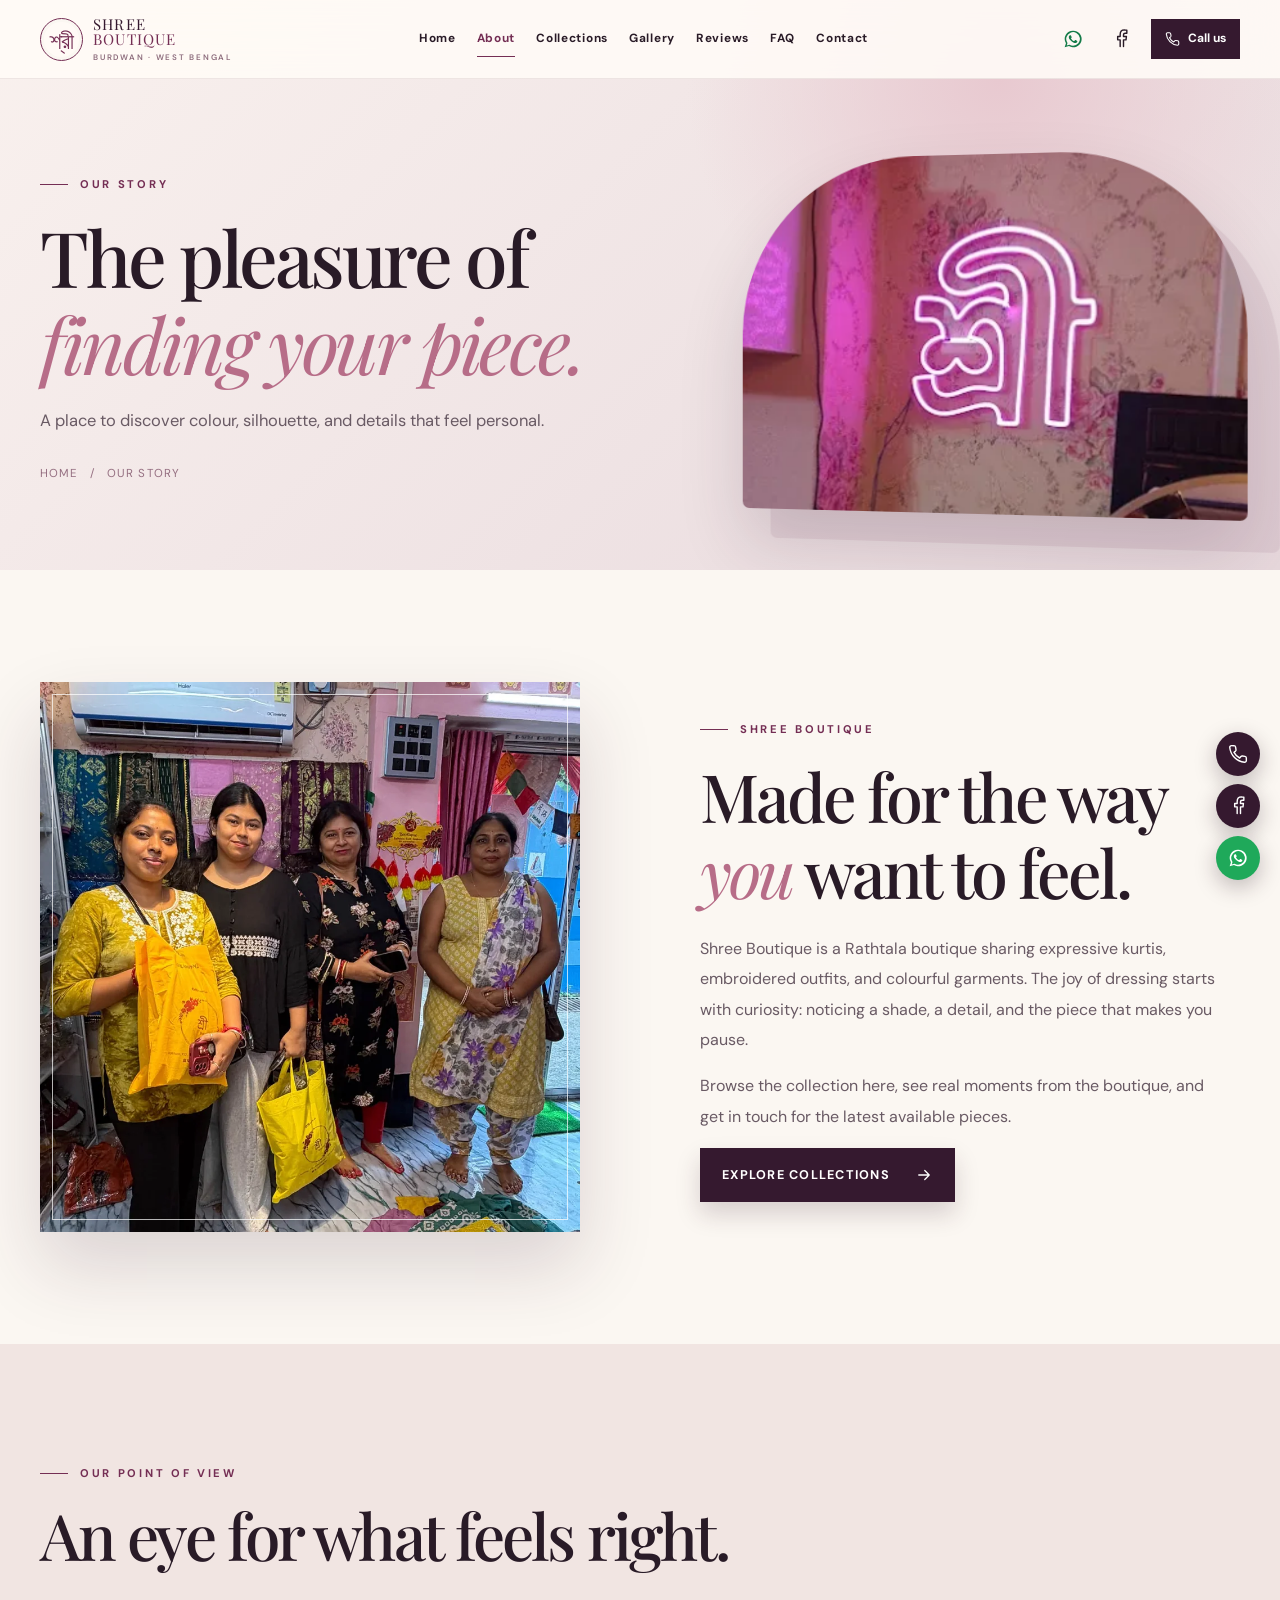
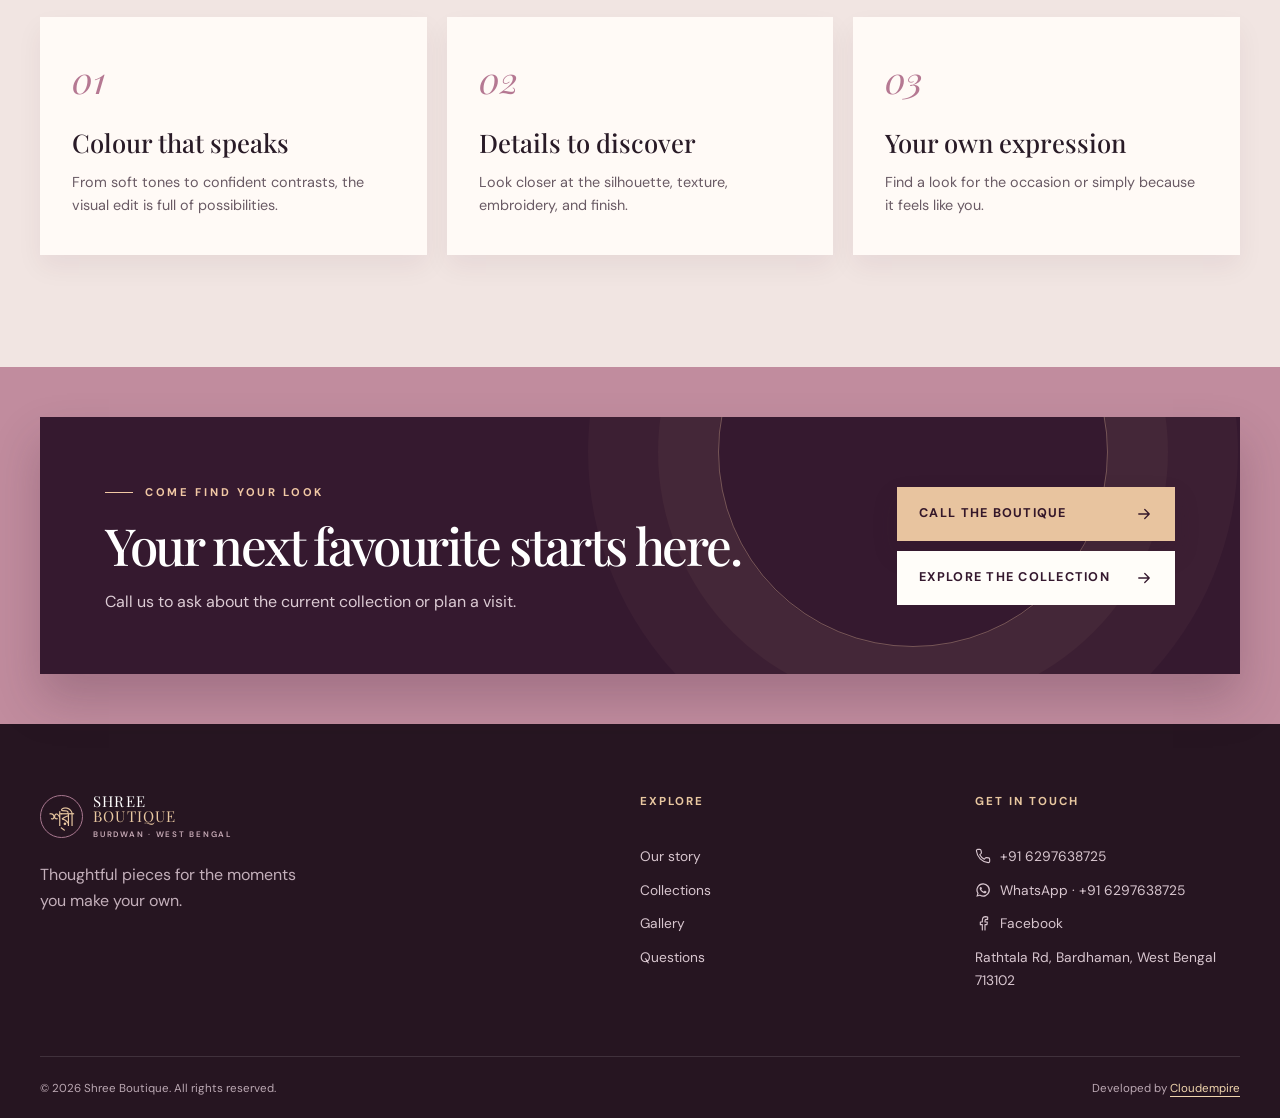
==== commit 38f99650: "Refresh Shree Boutique with verified imagery and WhatsApp enquiries" ====
--- a/about.html
+++ b/about.html
@@ -1,5 +1,7 @@
-<!doctype html><html lang="en"><head><meta charset="utf-8"><meta name="viewport" content="width=device-width,initial-scale=1"><meta name="theme-color" content="#2a1525"><title>About Shree Boutique | Boutique in Bardhaman</title><meta name="description" content="Learn about Shree Boutique’s colourful, detail-focused fashion edit in Bardhaman, West Bengal."><link rel="canonical" href="https://cloudempiretech.github.io/ShreeBoutique/about.html"><meta property="og:type" content="website"><meta property="og:title" content="About Shree Boutique | Boutique in Bardhaman"><meta property="og:description" content="Learn about Shree Boutique’s colourful, detail-focused fashion edit in Bardhaman, West Bengal."><meta property="og:url" content="https://cloudempiretech.github.io/ShreeBoutique/about.html"><meta property="og:image" content="https://cloudempiretech.github.io/ShreeBoutique/assets/hero-poster.webp"><meta name="twitter:card" content="summary_large_image"><link rel="icon" href="assets/favicon.svg" type="image/svg+xml"><link rel="preconnect" href="https://fonts.googleapis.com"><link rel="preconnect" href="https://fonts.gstatic.com" crossorigin><link href="https://fonts.googleapis.com/css2?family=DM+Sans:wght@400;500;600;700&family=Playfair+Display:ital,wght@0,400;0,500;0,600;1,400;1,500&display=swap" rel="stylesheet"><link rel="stylesheet" href="styles.css"><script type="application/ld+json">{"@context": "https://schema.org", "@type": "ClothingStore", "name": "Shree Boutique", "url": "https://cloudempiretech.github.io/ShreeBoutique/", "image": "https://cloudempiretech.github.io/ShreeBoutique/assets/hero-poster.webp", "telephone": "+916297638725", "areaServed": {"@type": "City", "name": "Bardhaman"}, "sameAs": ["https://www.facebook.com/Higbgboutique/"]}</script><script defer src="script.js"></script></head><body data-page="about"><a class="skip-link" href="#main">Skip to content</a><header class="site-header" id="top"><div class="nav-wrap shell">
-      <a class="brand" href="index.html" aria-label="Shree Boutique home"><span class="brand-mark">শ্রী</span><span class="brand-type">SHREE <em>BOUTIQUE</em><small>BURDWAN · WEST BENGAL</small></span></a>
-      <nav class="desktop-nav" aria-label="Main navigation"><a href="index.html" class="" >Home</a><a href="about.html" class="active" aria-current=page>About</a><a href="collections.html" class="" >Collections</a><a href="gallery.html" class="" >Gallery</a><a href="testimonials.html" class="" >Stories</a><a href="faq.html" class="" >FAQ</a><a href="contact.html" class="" >Contact</a></nav>
-      <div class="header-actions"><a class="icon-link" href="https://www.facebook.com/Higbgboutique/" target="_blank" rel="noopener noreferrer" aria-label="Shree Boutique on Facebook"><svg viewBox="0 0 24 24" aria-hidden="true" fill="none" stroke="currentColor" stroke-width="1.7" stroke-linecap="round" stroke-linejoin="round"><path d="M15 21v-8h3l.5-4H15V7c0-1.1.4-2 2-2h2V1.5A23 23 0 0 0 16.1 1C13 1 11 2.9 11 6.5V9H8v4h3v8"/></svg></a><a class="header-call" href="tel:+916297638725"><svg viewBox="0 0 24 24" aria-hidden="true" fill="none" stroke="currentColor" stroke-width="1.7" stroke-linecap="round" stroke-linejoin="round"><path d="M22 16.9v3a2 2 0 0 1-2.2 2A19.8 19.8 0 0 1 2.1 4.2 2 2 0 0 1 4.1 2h3a2 2 0 0 1 2 1.7l.5 3a2 2 0 0 1-.6 1.8L7.2 10a16 16 0 0 0 6.8 6.8l1.5-1.8a2 2 0 0 1 1.8-.6l3 .5a2 2 0 0 1 1.7 2Z"/></svg><span>Call us</span></a><button class="menu-toggle" type="button" aria-expanded="false" aria-controls="mobile-nav" aria-label="Open menu"><svg viewBox="0 0 24 24" aria-hidden="true" fill="none" stroke="currentColor" stroke-width="1.7" stroke-linecap="round" stroke-linejoin="round"><path d="M4 7h16M4 12h16M4 17h16"/></svg></button></div>
-    </div><nav class="mobile-nav" id="mobile-nav" aria-label="Mobile navigation"><a href="index.html" class="" >Home</a><a href="about.html" class="active" aria-current=page>About</a><a href="collections.html" class="" >Collections</a><a href="gallery.html" class="" >Gallery</a><a href="testimonials.html" class="" >Stories</a><a href="faq.html" class="" >FAQ</a><a href="contact.html" class="" >Contact</a><div class="mobile-nav-actions"><a href="tel:+916297638725"><svg viewBox="0 0 24 24" aria-hidden="true" fill="none" stroke="currentColor" stroke-width="1.7" stroke-linecap="round" stroke-linejoin="round"><path d="M22 16.9v3a2 2 0 0 1-2.2 2A19.8 19.8 0 0 1 2.1 4.2 2 2 0 0 1 4.1 2h3a2 2 0 0 1 2 1.7l.5 3a2 2 0 0 1-.6 1.8L7.2 10a16 16 0 0 0 6.8 6.8l1.5-1.8a2 2 0 0 1 1.8-.6l3 .5a2 2 0 0 1 1.7 2Z"/></svg> Call</a><a href="https://www.facebook.com/Higbgboutique/" target="_blank" rel="noopener noreferrer"><svg viewBox="0 0 24 24" aria-hidden="true" fill="none" stroke="currentColor" stroke-width="1.7" stroke-linecap="round" stroke-linejoin="round"><path d="M15 21v-8h3l.5-4H15V7c0-1.1.4-2 2-2h2V1.5A23 23 0 0 0 16.1 1C13 1 11 2.9 11 6.5V9H8v4h3v8"/></svg> Facebook</a></div></nav></header><main id="main"><section class="inner-hero"><div class="shell inner-hero-grid"><div class="inner-hero-copy reveal"><span class="eyebrow"><span class="eyebrow-line"></span>OUR STORY</span><h1>The pleasure of <em>finding your piece.</em></h1><p>A place to discover colour, drape, and details that feel personal.</p><div class="breadcrumb"><a href="index.html">Home</a><span>/</span><span>OUR STORY</span></div></div><div class="inner-hero-media depth-card" data-parallax=".08"><img class="cover-image" src="assets/boutique-story.webp" alt="A place to discover colour, drape, and details that feel personal." loading="lazy" decoding="async"></div></div></section><section class="section-pad"><div class="shell split-story"><div class="story-image depth-card reveal"><img class="" src="assets/facebook-selection.webp" alt="A selection of garments being viewed at Shree Boutique in a Facebook video" loading="lazy" decoding="async"></div><div class="story-copy"><span class="eyebrow"><span class="eyebrow-line"></span>SHREE BOUTIQUE</span><h2 class="reveal">Made for the way <em>you</em> want to feel.</h2><p class="reveal">Shree Boutique is a Bardhaman boutique sharing expressive clothing, including saree looks and colourful garments on its public page. We believe the joy of dressing starts with curiosity: noticing the shade, the pattern, and the piece that makes you pause.</p><p class="reveal">Browse the collection here, see real moments from the boutique, and get in touch for the latest available pieces.</p><a class="button button-primary" href="collections.html"><span>Explore collections</span><svg viewBox="0 0 24 24" aria-hidden="true" fill="none" stroke="currentColor" stroke-width="1.7" stroke-linecap="round" stroke-linejoin="round"><path d="M5 12h14m-6-6 6 6-6 6"/></svg></a></div></div></section><section class="values-section section-pad"><div class="shell"><div class="section-intro reveal "><span class="eyebrow"><span class="eyebrow-line"></span>OUR POINT OF VIEW</span><h2>An eye for what feels right.</h2></div><div class="values-grid"><article class="value-card reveal"><span>01</span><h3>Colour that speaks</h3><p>From soft tones to confident contrasts, the visual edit is full of possibilities.</p></article><article class="value-card reveal"><span>02</span><h3>Details to discover</h3><p>Look closer at the drape, texture, embroidery, and finish.</p></article><article class="value-card reveal"><span>03</span><h3>Your own expression</h3><p>Find a look for the occasion or simply because it feels like you.</p></article></div></div></section><section class="cta-band"><div class="shell cta-inner reveal"><span class="cta-glow" aria-hidden="true"></span><div><span class="eyebrow"><span class="eyebrow-line"></span>COME FIND YOUR LOOK</span><h2>Your next favourite starts here.</h2><p>Call us to ask about the current collection or plan a visit.</p></div><div class="cta-actions"><a class="button button-primary" href="tel:+916297638725"><span>Call the boutique</span><svg viewBox="0 0 24 24" aria-hidden="true" fill="none" stroke="currentColor" stroke-width="1.7" stroke-linecap="round" stroke-linejoin="round"><path d="M5 12h14m-6-6 6 6-6 6"/></svg></a><a class="button button-light" href="collections.html"><span>Explore the collection</span><svg viewBox="0 0 24 24" aria-hidden="true" fill="none" stroke="currentColor" stroke-width="1.7" stroke-linecap="round" stroke-linejoin="round"><path d="M5 12h14m-6-6 6 6-6 6"/></svg></a></div></div></section></main><footer class="site-footer"><div class="shell footer-top"><div><a class="brand brand-footer" href="index.html"><span class="brand-mark">শ্রী</span><span class="brand-type">SHREE <em>BOUTIQUE</em><small>BURDWAN · WEST BENGAL</small></span></a><p>Thoughtful pieces for the moments you make your own.</p></div><div><h2>Explore</h2><a href="about.html">Our story</a><a href="collections.html">Collections</a><a href="gallery.html">Gallery</a><a href="faq.html">Questions</a></div><div><h2>Get in touch</h2><a href="tel:+916297638725"><svg viewBox="0 0 24 24" aria-hidden="true" fill="none" stroke="currentColor" stroke-width="1.7" stroke-linecap="round" stroke-linejoin="round"><path d="M22 16.9v3a2 2 0 0 1-2.2 2A19.8 19.8 0 0 1 2.1 4.2 2 2 0 0 1 4.1 2h3a2 2 0 0 1 2 1.7l.5 3a2 2 0 0 1-.6 1.8L7.2 10a16 16 0 0 0 6.8 6.8l1.5-1.8a2 2 0 0 1 1.8-.6l3 .5a2 2 0 0 1 1.7 2Z"/></svg> +91 6297638725</a><a href="https://www.facebook.com/Higbgboutique/" target="_blank" rel="noopener noreferrer"><svg viewBox="0 0 24 24" aria-hidden="true" fill="none" stroke="currentColor" stroke-width="1.7" stroke-linecap="round" stroke-linejoin="round"><path d="M15 21v-8h3l.5-4H15V7c0-1.1.4-2 2-2h2V1.5A23 23 0 0 0 16.1 1C13 1 11 2.9 11 6.5V9H8v4h3v8"/></svg> Facebook</a><a href="contact.html"><svg viewBox="0 0 24 24" aria-hidden="true" fill="none" stroke="currentColor" stroke-width="1.7" stroke-linecap="round" stroke-linejoin="round"><path d="M20 10c0 5-8 12-8 12S4 15 4 10a8 8 0 1 1 16 0Z"/><circle cx="12" cy="10" r="2.5"/></svg> Bardhaman, West Bengal</a></div></div><div class="shell footer-bottom"><span>© 2026 Shree Boutique. All rights reserved.</span><span>Developed by <a href="https://cloudempire.tech/" target="_blank" rel="noopener noreferrer">Cloudempire</a></span></div></footer><div class="float-actions"><a href="tel:+916297638725" aria-label="Call Shree Boutique"><svg viewBox="0 0 24 24" aria-hidden="true" fill="none" stroke="currentColor" stroke-width="1.7" stroke-linecap="round" stroke-linejoin="round"><path d="M22 16.9v3a2 2 0 0 1-2.2 2A19.8 19.8 0 0 1 2.1 4.2 2 2 0 0 1 4.1 2h3a2 2 0 0 1 2 1.7l.5 3a2 2 0 0 1-.6 1.8L7.2 10a16 16 0 0 0 6.8 6.8l1.5-1.8a2 2 0 0 1 1.8-.6l3 .5a2 2 0 0 1 1.7 2Z"/></svg></a><a href="https://www.facebook.com/Higbgboutique/" target="_blank" rel="noopener noreferrer" aria-label="Visit Shree Boutique on Facebook"><svg viewBox="0 0 24 24" aria-hidden="true" fill="none" stroke="currentColor" stroke-width="1.7" stroke-linecap="round" stroke-linejoin="round"><path d="M15 21v-8h3l.5-4H15V7c0-1.1.4-2 2-2h2V1.5A23 23 0 0 0 16.1 1C13 1 11 2.9 11 6.5V9H8v4h3v8"/></svg></a></div></body></html>+<!DOCTYPE html>
+
+<html lang="en"><head><meta charset="utf-8"/><meta content="width=device-width,initial-scale=1" name="viewport"/><meta content="#2a1525" name="theme-color"/><title>About Shree Boutique | Boutique in Bardhaman</title><meta content="Learn about Shree Boutique’s colourful, detail-focused fashion edit on Rathtala Road in Bardhaman, West Bengal." name="description"/><link href="https://cloudempiretech.github.io/ShreeBoutique/about.html" rel="canonical"/><meta content="website" property="og:type"/><meta content="About Shree Boutique | Boutique in Bardhaman" property="og:title"/><meta content="Learn about Shree Boutique’s colourful, detail-focused fashion edit on Rathtala Road in Bardhaman, West Bengal." property="og:description"/><meta content="https://cloudempiretech.github.io/ShreeBoutique/about.html" property="og:url"/><meta content="https://cloudempiretech.github.io/ShreeBoutique/assets/hero-poster.webp" property="og:image"/><meta content="summary_large_image" name="twitter:card"/><link href="assets/favicon.svg" rel="icon" type="image/svg+xml"/><link href="https://fonts.googleapis.com" rel="preconnect"/><link crossorigin="" href="https://fonts.gstatic.com" rel="preconnect"/><link href="https://fonts.googleapis.com/css2?family=DM+Sans:wght@400;500;600;700&amp;family=Playfair+Display:ital,wght@0,400;0,500;0,600;1,400;1,500&amp;display=swap" rel="stylesheet"/><link href="styles.css" rel="stylesheet"/><script type="application/ld+json">{"@context": "https://schema.org", "@type": "ClothingStore", "name": "Shree Boutique", "url": "https://cloudempiretech.github.io/ShreeBoutique/", "image": "https://cloudempiretech.github.io/ShreeBoutique/assets/hero-poster.webp", "telephone": "+916297638725", "areaServed": {"@type": "City", "name": "Bardhaman"}, "sameAs": ["https://www.facebook.com/Higbgboutique/"], "address": {"@type": "PostalAddress", "streetAddress": "Rathtala Rd", "addressLocality": "Bardhaman", "addressRegion": "West Bengal", "postalCode": "713102", "addressCountry": "IN"}, "hasMap": "https://maps.app.goo.gl/zmxohSUBoW38o7A67"}</script><script defer="" src="script.js"></script></head><body data-page="about"><a class="skip-link" href="#main">Skip to content</a><header class="site-header" id="top"><div class="nav-wrap shell">
+<a aria-label="Shree Boutique home" class="brand" href="index.html"><span class="brand-mark">শ্রী</span><span class="brand-type">SHREE <em>BOUTIQUE</em><small>BURDWAN · WEST BENGAL</small></span></a>
+<nav aria-label="Main navigation" class="desktop-nav"><a class="" href="index.html">Home</a><a aria-current="page" class="active" href="about.html">About</a><a class="" href="collections.html">Collections</a><a class="" href="gallery.html">Gallery</a><a class="" href="testimonials.html">Reviews</a><a class="" href="faq.html">FAQ</a><a class="" href="contact.html">Contact</a></nav>
+<div class="header-actions"><a aria-label="Message Shree Boutique on WhatsApp" class="icon-link whatsapp-link" href="https://wa.me/916297638725" rel="noopener noreferrer" target="_blank"><svg aria-hidden="true" fill="currentColor" viewbox="0 0 24 24"><path d="M12.04 2a9.9 9.9 0 0 0-8.5 15.04L2 22l5.12-1.49A10 10 0 1 0 12.04 2Zm0 18.18a8.2 8.2 0 0 1-4.18-1.14l-.3-.18-3.04.88.9-2.96-.2-.31a8.2 8.2 0 1 1 6.82 3.71Zm4.5-6.14c-.24-.12-1.45-.72-1.68-.8-.23-.09-.4-.12-.57.12-.17.25-.64.8-.79.97-.15.16-.29.18-.54.06-.25-.13-1.04-.39-1.98-1.22-.73-.65-1.22-1.45-1.36-1.7-.15-.25-.01-.38.1-.51l.38-.45c.13-.15.17-.25.25-.42.09-.16.04-.31-.02-.44l-.76-1.82c-.2-.49-.4-.42-.56-.43h-.48c-.17 0-.44.06-.67.3-.23.25-.88.86-.88 2.1s.9 2.43 1.03 2.59c.12.17 1.77 2.7 4.28 3.79.6.26 1.08.42 1.45.54.61.2 1.17.17 1.61.1.49-.07 1.45-.59 1.66-1.16.2-.57.2-1.07.14-1.17-.06-.1-.23-.16-.47-.29Z"></path></svg></a><a aria-label="Shree Boutique on Facebook" class="icon-link" href="https://www.facebook.com/Higbgboutique/" rel="noopener noreferrer" target="_blank"><svg aria-hidden="true" fill="none" stroke="currentColor" stroke-linecap="round" stroke-linejoin="round" stroke-width="1.7" viewbox="0 0 24 24"><path d="M15 21v-8h3l.5-4H15V7c0-1.1.4-2 2-2h2V1.5A23 23 0 0 0 16.1 1C13 1 11 2.9 11 6.5V9H8v4h3v8"></path></svg></a><a class="header-call" href="tel:+916297638725"><svg aria-hidden="true" fill="none" stroke="currentColor" stroke-linecap="round" stroke-linejoin="round" stroke-width="1.7" viewbox="0 0 24 24"><path d="M22 16.9v3a2 2 0 0 1-2.2 2A19.8 19.8 0 0 1 2.1 4.2 2 2 0 0 1 4.1 2h3a2 2 0 0 1 2 1.7l.5 3a2 2 0 0 1-.6 1.8L7.2 10a16 16 0 0 0 6.8 6.8l1.5-1.8a2 2 0 0 1 1.8-.6l3 .5a2 2 0 0 1 1.7 2Z"></path></svg><span>Call us</span></a><button aria-controls="mobile-nav" aria-expanded="false" aria-label="Open menu" class="menu-toggle" type="button"><svg aria-hidden="true" fill="none" stroke="currentColor" stroke-linecap="round" stroke-linejoin="round" stroke-width="1.7" viewbox="0 0 24 24"><path d="M4 7h16M4 12h16M4 17h16"></path></svg></button></div>
+</div><nav aria-label="Mobile navigation" class="mobile-nav" id="mobile-nav"><a class="" href="index.html">Home</a><a aria-current="page" class="active" href="about.html">About</a><a class="" href="collections.html">Collections</a><a class="" href="gallery.html">Gallery</a><a class="" href="testimonials.html">Reviews</a><a class="" href="faq.html">FAQ</a><a class="" href="contact.html">Contact</a><div class="mobile-nav-actions"><a href="tel:+916297638725"><svg aria-hidden="true" fill="none" stroke="currentColor" stroke-linecap="round" stroke-linejoin="round" stroke-width="1.7" viewbox="0 0 24 24"><path d="M22 16.9v3a2 2 0 0 1-2.2 2A19.8 19.8 0 0 1 2.1 4.2 2 2 0 0 1 4.1 2h3a2 2 0 0 1 2 1.7l.5 3a2 2 0 0 1-.6 1.8L7.2 10a16 16 0 0 0 6.8 6.8l1.5-1.8a2 2 0 0 1 1.8-.6l3 .5a2 2 0 0 1 1.7 2Z"></path></svg> Call</a><a href="https://www.facebook.com/Higbgboutique/" rel="noopener noreferrer" target="_blank"><svg aria-hidden="true" fill="none" stroke="currentColor" stroke-linecap="round" stroke-linejoin="round" stroke-width="1.7" viewbox="0 0 24 24"><path d="M15 21v-8h3l.5-4H15V7c0-1.1.4-2 2-2h2V1.5A23 23 0 0 0 16.1 1C13 1 11 2.9 11 6.5V9H8v4h3v8"></path></svg> Facebook</a><a href="https://wa.me/916297638725" rel="noopener noreferrer" target="_blank"><svg aria-hidden="true" fill="currentColor" viewbox="0 0 24 24"><path d="M12.04 2a9.9 9.9 0 0 0-8.5 15.04L2 22l5.12-1.49A10 10 0 1 0 12.04 2Zm0 18.18a8.2 8.2 0 0 1-4.18-1.14l-.3-.18-3.04.88.9-2.96-.2-.31a8.2 8.2 0 1 1 6.82 3.71Zm4.5-6.14c-.24-.12-1.45-.72-1.68-.8-.23-.09-.4-.12-.57.12-.17.25-.64.8-.79.97-.15.16-.29.18-.54.06-.25-.13-1.04-.39-1.98-1.22-.73-.65-1.22-1.45-1.36-1.7-.15-.25-.01-.38.1-.51l.38-.45c.13-.15.17-.25.25-.42.09-.16.04-.31-.02-.44l-.76-1.82c-.2-.49-.4-.42-.56-.43h-.48c-.17 0-.44.06-.67.3-.23.25-.88.86-.88 2.1s.9 2.43 1.03 2.59c.12.17 1.77 2.7 4.28 3.79.6.26 1.08.42 1.45.54.61.2 1.17.17 1.61.1.49-.07 1.45-.59 1.66-1.16.2-.57.2-1.07.14-1.17-.06-.1-.23-.16-.47-.29Z"></path></svg>WhatsApp</a></div></nav></header><main id="main"><section class="inner-hero"><div class="shell inner-hero-grid"><div class="inner-hero-copy reveal"><span class="eyebrow"><span class="eyebrow-line"></span>OUR STORY</span><h1>The pleasure of <em>finding your piece.</em></h1><p>A place to discover colour, silhouette, and details that feel personal.</p><div class="breadcrumb"><a href="index.html">Home</a><span>/</span><span>OUR STORY</span></div></div><div class="inner-hero-media depth-card" data-parallax=".08"><img alt="Illuminated Shree emblem inside the boutique" class="cover-image" decoding="async" loading="lazy" src="assets/neon-emblem.webp"/></div></div></section><section class="section-pad"><div class="shell split-story"><div class="story-image depth-card reveal"><img alt="Visitors gathered inside Shree Boutique with shopping bags" class="" decoding="async" loading="lazy" sizes="(max-width: 700px) 100vw, 50vw" src="assets/customers-group.webp" srcset="assets/customers-group-480.webp 480w, assets/customers-group.webp 960w"/></div><div class="story-copy"><span class="eyebrow"><span class="eyebrow-line"></span>SHREE BOUTIQUE</span><h2 class="reveal">Made for the way <em>you</em> want to feel.</h2><p class="reveal">Shree Boutique is a Rathtala boutique sharing expressive kurtis, embroidered outfits, and colourful garments. The joy of dressing starts with curiosity: noticing a shade, a detail, and the piece that makes you pause.</p><p class="reveal">Browse the collection here, see real moments from the boutique, and get in touch for the latest available pieces.</p><a class="button button-primary" href="collections.html"><span>Explore collections</span><svg aria-hidden="true" fill="none" stroke="currentColor" stroke-linecap="round" stroke-linejoin="round" stroke-width="1.7" viewbox="0 0 24 24"><path d="M5 12h14m-6-6 6 6-6 6"></path></svg></a></div></div></section><section class="values-section section-pad"><div class="shell"><div class="section-intro reveal"><span class="eyebrow"><span class="eyebrow-line"></span>OUR POINT OF VIEW</span><h2>An eye for what feels right.</h2></div><div class="values-grid"><article class="value-card reveal"><span>01</span><h3>Colour that speaks</h3><p>From soft tones to confident contrasts, the visual edit is full of possibilities.</p></article><article class="value-card reveal"><span>02</span><h3>Details to discover</h3><p>Look closer at the silhouette, texture, embroidery, and finish.</p></article><article class="value-card reveal"><span>03</span><h3>Your own expression</h3><p>Find a look for the occasion or simply because it feels like you.</p></article></div></div></section><section class="cta-band"><div class="shell cta-inner reveal"><span aria-hidden="true" class="cta-glow"></span><div><span class="eyebrow"><span class="eyebrow-line"></span>COME FIND YOUR LOOK</span><h2>Your next favourite starts here.</h2><p>Call us to ask about the current collection or plan a visit.</p></div><div class="cta-actions"><a class="button button-primary" href="tel:+916297638725"><span>Call the boutique</span><svg aria-hidden="true" fill="none" stroke="currentColor" stroke-linecap="round" stroke-linejoin="round" stroke-width="1.7" viewbox="0 0 24 24"><path d="M5 12h14m-6-6 6 6-6 6"></path></svg></a><a class="button button-light" href="collections.html"><span>Explore the collection</span><svg aria-hidden="true" fill="none" stroke="currentColor" stroke-linecap="round" stroke-linejoin="round" stroke-width="1.7" viewbox="0 0 24 24"><path d="M5 12h14m-6-6 6 6-6 6"></path></svg></a></div></div></section></main><footer class="site-footer"><div class="shell footer-top"><div><a class="brand brand-footer" href="index.html"><span class="brand-mark">শ্রী</span><span class="brand-type">SHREE <em>BOUTIQUE</em><small>BURDWAN · WEST BENGAL</small></span></a><p>Thoughtful pieces for the moments you make your own.</p></div><div><h2>Explore</h2><a href="about.html">Our story</a><a href="collections.html">Collections</a><a href="gallery.html">Gallery</a><a href="faq.html">Questions</a></div><div><h2>Get in touch</h2><a href="tel:+916297638725"><svg aria-hidden="true" fill="none" stroke="currentColor" stroke-linecap="round" stroke-linejoin="round" stroke-width="1.7" viewbox="0 0 24 24"><path d="M22 16.9v3a2 2 0 0 1-2.2 2A19.8 19.8 0 0 1 2.1 4.2 2 2 0 0 1 4.1 2h3a2 2 0 0 1 2 1.7l.5 3a2 2 0 0 1-.6 1.8L7.2 10a16 16 0 0 0 6.8 6.8l1.5-1.8a2 2 0 0 1 1.8-.6l3 .5a2 2 0 0 1 1.7 2Z"></path></svg> +91 6297638725</a><a href="https://wa.me/916297638725" rel="noopener noreferrer" target="_blank"><svg aria-hidden="true" fill="currentColor" viewbox="0 0 24 24"><path d="M12.04 2a9.9 9.9 0 0 0-8.5 15.04L2 22l5.12-1.49A10 10 0 1 0 12.04 2Zm0 18.18a8.2 8.2 0 0 1-4.18-1.14l-.3-.18-3.04.88.9-2.96-.2-.31a8.2 8.2 0 1 1 6.82 3.71Zm4.5-6.14c-.24-.12-1.45-.72-1.68-.8-.23-.09-.4-.12-.57.12-.17.25-.64.8-.79.97-.15.16-.29.18-.54.06-.25-.13-1.04-.39-1.98-1.22-.73-.65-1.22-1.45-1.36-1.7-.15-.25-.01-.38.1-.51l.38-.45c.13-.15.17-.25.25-.42.09-.16.04-.31-.02-.44l-.76-1.82c-.2-.49-.4-.42-.56-.43h-.48c-.17 0-.44.06-.67.3-.23.25-.88.86-.88 2.1s.9 2.43 1.03 2.59c.12.17 1.77 2.7 4.28 3.79.6.26 1.08.42 1.45.54.61.2 1.17.17 1.61.1.49-.07 1.45-.59 1.66-1.16.2-.57.2-1.07.14-1.17-.06-.1-.23-.16-.47-.29Z"></path></svg>WhatsApp · +91 6297638725</a><a href="https://www.facebook.com/Higbgboutique/" rel="noopener noreferrer" target="_blank"><svg aria-hidden="true" fill="none" stroke="currentColor" stroke-linecap="round" stroke-linejoin="round" stroke-width="1.7" viewbox="0 0 24 24"><path d="M15 21v-8h3l.5-4H15V7c0-1.1.4-2 2-2h2V1.5A23 23 0 0 0 16.1 1C13 1 11 2.9 11 6.5V9H8v4h3v8"></path></svg> Facebook</a><a href="https://maps.app.goo.gl/zmxohSUBoW38o7A67">Rathtala Rd, Bardhaman, West Bengal 713102</a></div></div><div class="shell footer-bottom"><span>© 2026 Shree Boutique. All rights reserved.</span><span>Developed by <a href="https://cloudempire.tech/" rel="noopener noreferrer" target="_blank">Cloudempire</a></span></div></footer><div class="float-actions"><a aria-label="Call Shree Boutique" href="tel:+916297638725"><svg aria-hidden="true" fill="none" stroke="currentColor" stroke-linecap="round" stroke-linejoin="round" stroke-width="1.7" viewbox="0 0 24 24"><path d="M22 16.9v3a2 2 0 0 1-2.2 2A19.8 19.8 0 0 1 2.1 4.2 2 2 0 0 1 4.1 2h3a2 2 0 0 1 2 1.7l.5 3a2 2 0 0 1-.6 1.8L7.2 10a16 16 0 0 0 6.8 6.8l1.5-1.8a2 2 0 0 1 1.8-.6l3 .5a2 2 0 0 1 1.7 2Z"></path></svg></a><a aria-label="Visit Shree Boutique on Facebook" href="https://www.facebook.com/Higbgboutique/" rel="noopener noreferrer" target="_blank"><svg aria-hidden="true" fill="none" stroke="currentColor" stroke-linecap="round" stroke-linejoin="round" stroke-width="1.7" viewbox="0 0 24 24"><path d="M15 21v-8h3l.5-4H15V7c0-1.1.4-2 2-2h2V1.5A23 23 0 0 0 16.1 1C13 1 11 2.9 11 6.5V9H8v4h3v8"></path></svg></a><a aria-label="Message Shree Boutique on WhatsApp" class="float-whatsapp" href="https://wa.me/916297638725" rel="noopener noreferrer" target="_blank"><svg aria-hidden="true" fill="currentColor" viewbox="0 0 24 24"><path d="M12.04 2a9.9 9.9 0 0 0-8.5 15.04L2 22l5.12-1.49A10 10 0 1 0 12.04 2Zm0 18.18a8.2 8.2 0 0 1-4.18-1.14l-.3-.18-3.04.88.9-2.96-.2-.31a8.2 8.2 0 1 1 6.82 3.71Zm4.5-6.14c-.24-.12-1.45-.72-1.68-.8-.23-.09-.4-.12-.57.12-.17.25-.64.8-.79.97-.15.16-.29.18-.54.06-.25-.13-1.04-.39-1.98-1.22-.73-.65-1.22-1.45-1.36-1.7-.15-.25-.01-.38.1-.51l.38-.45c.13-.15.17-.25.25-.42.09-.16.04-.31-.02-.44l-.76-1.82c-.2-.49-.4-.42-.56-.43h-.48c-.17 0-.44.06-.67.3-.23.25-.88.86-.88 2.1s.9 2.43 1.03 2.59c.12.17 1.77 2.7 4.28 3.79.6.26 1.08.42 1.45.54.61.2 1.17.17 1.61.1.49-.07 1.45-.59 1.66-1.16.2-.57.2-1.07.14-1.17-.06-.1-.23-.16-.47-.29Z"></path></svg></a></div></body></html>
--- a/styles.css
+++ b/styles.css
@@ -12,3 +12,15 @@
 @media(max-width:700px){.shell{width:min(100% - 36px,1200px)}.section-pad{padding:72px 0}.nav-wrap{min-height:70px}.mobile-nav{top:70px;height:calc(100svh - 70px)}.header-call{padding:9px;min-width:38px}.header-call span{display:none}.home-hero{height:auto;min-height:780px;padding-top:70px;align-items:flex-end}.hero-video{object-position:62% center}.hero-still{background-position:62% center}.hero-shade{background:linear-gradient(0deg,rgba(27,11,25,.94) 0,rgba(27,11,25,.72) 42%,rgba(27,11,25,.2) 90%),linear-gradient(90deg,rgba(27,11,25,.15),transparent)}.hero-content{width:min(100% - 36px,1200px);padding:100px 0 110px}.home-hero h1{font-size:clamp(3.7rem,11.8vw,5.5rem);margin:16px 0}.hero-text p{font-size:.91rem;line-height:1.7;max-width:420px}.hero-buttons{gap:10px}.hero-buttons .button{padding:13px 15px;font-size:.68rem;gap:11px}.hero-caption{display:none}.scroll-cue{bottom:22px;left:18px}.orbit-a{right:-310px}.intro-grid,.feature-grid,.proof-grid,.split-story,.product-grid,.community-grid,.faq-layout,.contact-layout{grid-template-columns:1fr;gap:40px}.intro-visual{width:min(100%,440px);order:2}.intro-copy{order:1}.feature-visual{height:430px}.social-proof .proof-numbers{transform:none}.cta-inner{padding:42px 26px;display:block}.cta-actions{margin-top:24px}.inner-hero{padding:113px 0 50px}.inner-hero-grid{grid-template-columns:1fr;gap:38px}.inner-hero-copy h1{font-size:clamp(3.6rem,12vw,5.2rem)}.inner-hero-media{height:290px;transform:none;box-shadow:18px 18px 0 rgba(106,45,76,.09),var(--shadow)}.inner-hero-ornament{height:240px}.orb-one{width:220px;height:220px}.orb-two{width:105px;height:105px}.story-image{height:480px;transform:none}.values-grid,.card-grid,.mini-gallery-grid{grid-template-columns:1fr}.card-image{height:330px}.value-card{padding:30px}.tab-panel{padding:20px}.tab-grid{grid-template-columns:1fr}.tab-copy{padding:15px}.tab-media{height:400px;transform:none}.product-composition{height:560px;order:-1}.mini-gallery-grid img{height:250px}.community-cards{max-width:580px}.contact-layout{gap:45px}.enquiry-card{transform:none}.footer-top{grid-template-columns:1fr 1fr;gap:42px}.footer-top>div:first-child{grid-column:1/-1}.footer-bottom{flex-direction:column;gap:6px}.float-actions{right:12px;bottom:12px}.float-actions a{width:42px;height:42px}}
 @media(max-width:470px){.brand-type{font-size:13px}.brand-mark{width:38px;height:38px}.header-actions{gap:0}.home-hero{min-height:760px}.hero-kicker{font-size:.6rem}.home-hero h1{font-size:3.7rem}.hero-buttons{align-items:flex-start}.hero-buttons .button{width:100%;max-width:260px}.intro-visual{width:95%;padding-right:30px}.float-stamp{right:-16px;width:90px;height:90px;font-size:.6rem}.section-intro h2{font-size:2.8rem}.collection-tabs button{font-size:1.2rem;padding:15px 9px}.collection-tabs button span{font-size:.55rem}.tab-media{height:310px}.product-composition{height:450px}.gallery-grid{grid-template-columns:1fr}.gallery-img,.gallery-item:nth-child(1) .gallery-img,.gallery-item:nth-child(4) .gallery-img{height:360px}.community-cards{gap:8px}.community-card img{height:240px}.community-card span{padding:10px;font-size:.68rem}.enquiry-card{padding:30px 22px}.enquiry-card h3{font-size:2.4rem}.proof-numbers{padding:25px;gap:12px}.proof-numbers strong{font-size:2.8rem}}
 @media(prefers-reduced-motion:reduce){html{scroll-behavior:auto}*,*:before,*:after{animation-duration:.01ms!important;animation-iteration-count:1!important;transition-duration:.01ms!important}.hero-video{display:none}.hero-still{display:block}.intro-screen{display:none}.reveal{opacity:1;transform:none}.orb,.hero-orbit{animation:none}.scroll-cue span:after{animation:none}}
+.whatsapp-link{color:#147b48}.whatsapp-link:hover{color:#095c34}.float-actions a.float-whatsapp{background:#1fa95a;color:#fff}.float-actions a.float-whatsapp:hover{background:#16804a}.mobile-nav-actions a:last-child{background:#1fa95a}.hero-brand-badge{position:absolute;z-index:4;right:max(32px,calc((100vw - 1200px)/2));bottom:105px;display:flex;align-items:center;gap:12px;max-width:265px;padding:12px 16px;color:#fff;background:rgba(47,20,40,.62);border:1px solid rgba(255,230,204,.55);box-shadow:0 15px 35px rgba(31,10,25,.23);backdrop-filter:blur(12px);transform:perspective(700px) rotateY(-6deg);transition:transform .3s,background .3s;animation:heroUp .9s 1s both}.hero-brand-badge:hover{background:rgba(47,20,40,.82);transform:translateY(-5px)}.badge-emblem{display:grid;place-items:center;width:46px;height:46px;border-radius:50%;border:1px solid #f0ccb1;color:#f0ccb1;font-family:var(--serif);font-size:23px}.hero-brand-badge small{display:block;color:#f0ccb1;font-size:.57rem;letter-spacing:.18em;font-weight:700}.hero-brand-badge strong{display:block;font-size:.81rem;line-height:1.35}.review-teaser{background:linear-gradient(135deg,#e9d5d7,#f8f1eb)}.review-teaser-inner{display:flex;align-items:center;justify-content:space-between;gap:35px}.review-teaser h2,.review-head h2,.visit-grid h2{font:500 clamp(2.9rem,5vw,4.7rem) var(--serif);letter-spacing:-.045em;margin:16px 0}.review-teaser p,.review-head p,.visit-grid p{max-width:470px;margin-bottom:0}.review-section{background:#f1e5e2}.review-head{display:flex;justify-content:space-between;align-items:end;gap:30px}.sample-notice{margin:48px 0 20px;padding:14px 18px;background:#fff8e9;border-left:3px solid var(--gold);color:#5e4951;font-size:.85rem}.sample-grid{display:grid;grid-template-columns:repeat(3,1fr);gap:18px}.sample-card{padding:30px;background:#fffaf7;box-shadow:0 16px 30px rgba(66,26,48,.08);transition:transform .35s,box-shadow .35s}.sample-card:hover{transform:translateY(-6px);box-shadow:var(--shadow)}.sample-card span{color:var(--wine);font-size:.65rem;letter-spacing:.09em;text-transform:uppercase;font-weight:700}.sample-card p{font:italic 1.35rem var(--serif);line-height:1.5;margin:20px 0 0;color:var(--plum)}.visit-section{background:#efe2de}.visit-grid{display:grid;grid-template-columns:.8fr 1.2fr;align-items:center;gap:9%}.visit-photo{max-height:500px;overflow:hidden;border:12px solid #fffaf7;box-shadow:var(--shadow);transform:perspective(900px) rotateY(5deg)}.visit-photo img{display:block;width:100%;height:500px;object-fit:cover;object-position:center 35%}.visit-grid .button{margin-top:28px}.gallery-grid .gallery-item:nth-child(7) .gallery-img,.gallery-grid .gallery-item:nth-child(9) .gallery-img{height:310px}.gallery-grid .gallery-item:nth-child(7),.gallery-grid .gallery-item:nth-child(9){grid-row:auto}
+@media(max-width:900px){.review-teaser-inner,.review-head{align-items:start}.hero-brand-badge{right:24px;bottom:80px}}
+@media(max-width:700px){.hero-brand-badge{top:100px;right:18px;bottom:auto;padding:9px 11px;max-width:190px;gap:8px}.badge-emblem{width:34px;height:34px;font-size:17px}.hero-brand-badge small{font-size:.47rem}.hero-brand-badge strong{font-size:.64rem}.review-teaser-inner,.review-head{display:block}.review-teaser .button,.review-head .button{margin-top:22px}.sample-grid{grid-template-columns:1fr}.visit-grid{grid-template-columns:1fr;gap:38px}.visit-photo{transform:none;max-width:470px}.visit-photo img{height:380px}}
+
+.proof-photo{position:relative;min-height:320px;overflow:hidden;border-radius:1.4rem;box-shadow:0 24px 55px rgba(32,18,31,.18);transform:perspective(900px) rotateY(-3deg)}
+.proof-photo::after{content:"";position:absolute;inset:45% 0 0;background:linear-gradient(transparent,rgba(22,13,25,.68));pointer-events:none}
+.proof-photo img{width:100%;height:100%;position:absolute;inset:0;object-fit:cover;transition:transform .7s ease}
+.proof-photo:hover img{transform:scale(1.06)}
+.proof-photo>span{position:absolute;z-index:1;bottom:1.5rem;left:1.5rem;right:1.5rem;display:flex;justify-content:space-between;color:white;letter-spacing:.14em;font-size:.72rem;font-weight:700}
+@media(max-width:700px){.proof-photo{min-height:260px;transform:none}}
+
+.editorial-tag{position:absolute;z-index:3;left:12px;bottom:12px;max-width:calc(100% - 24px);padding:7px 10px;background:rgba(35,18,31,.82);color:white;font-size:.61rem;font-weight:700;letter-spacing:.06em;line-height:1.3;backdrop-filter:blur(6px)}
